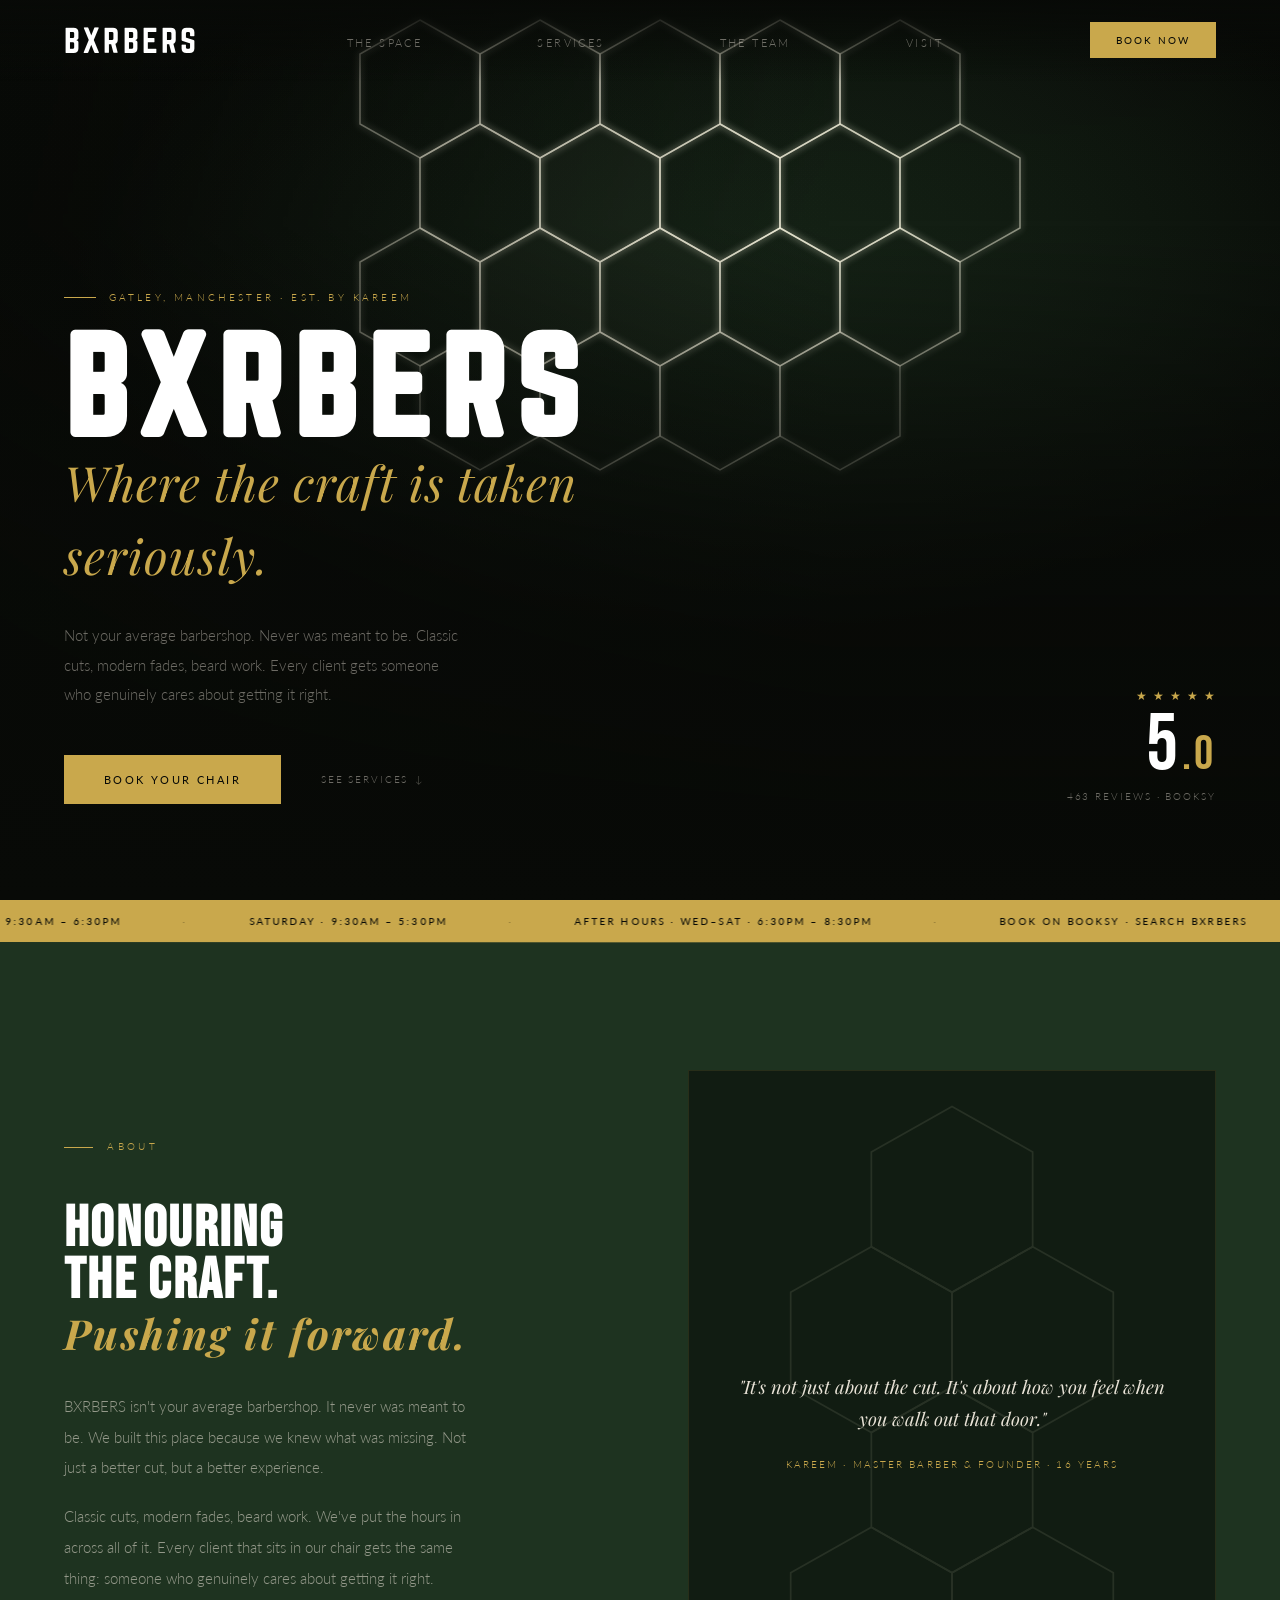
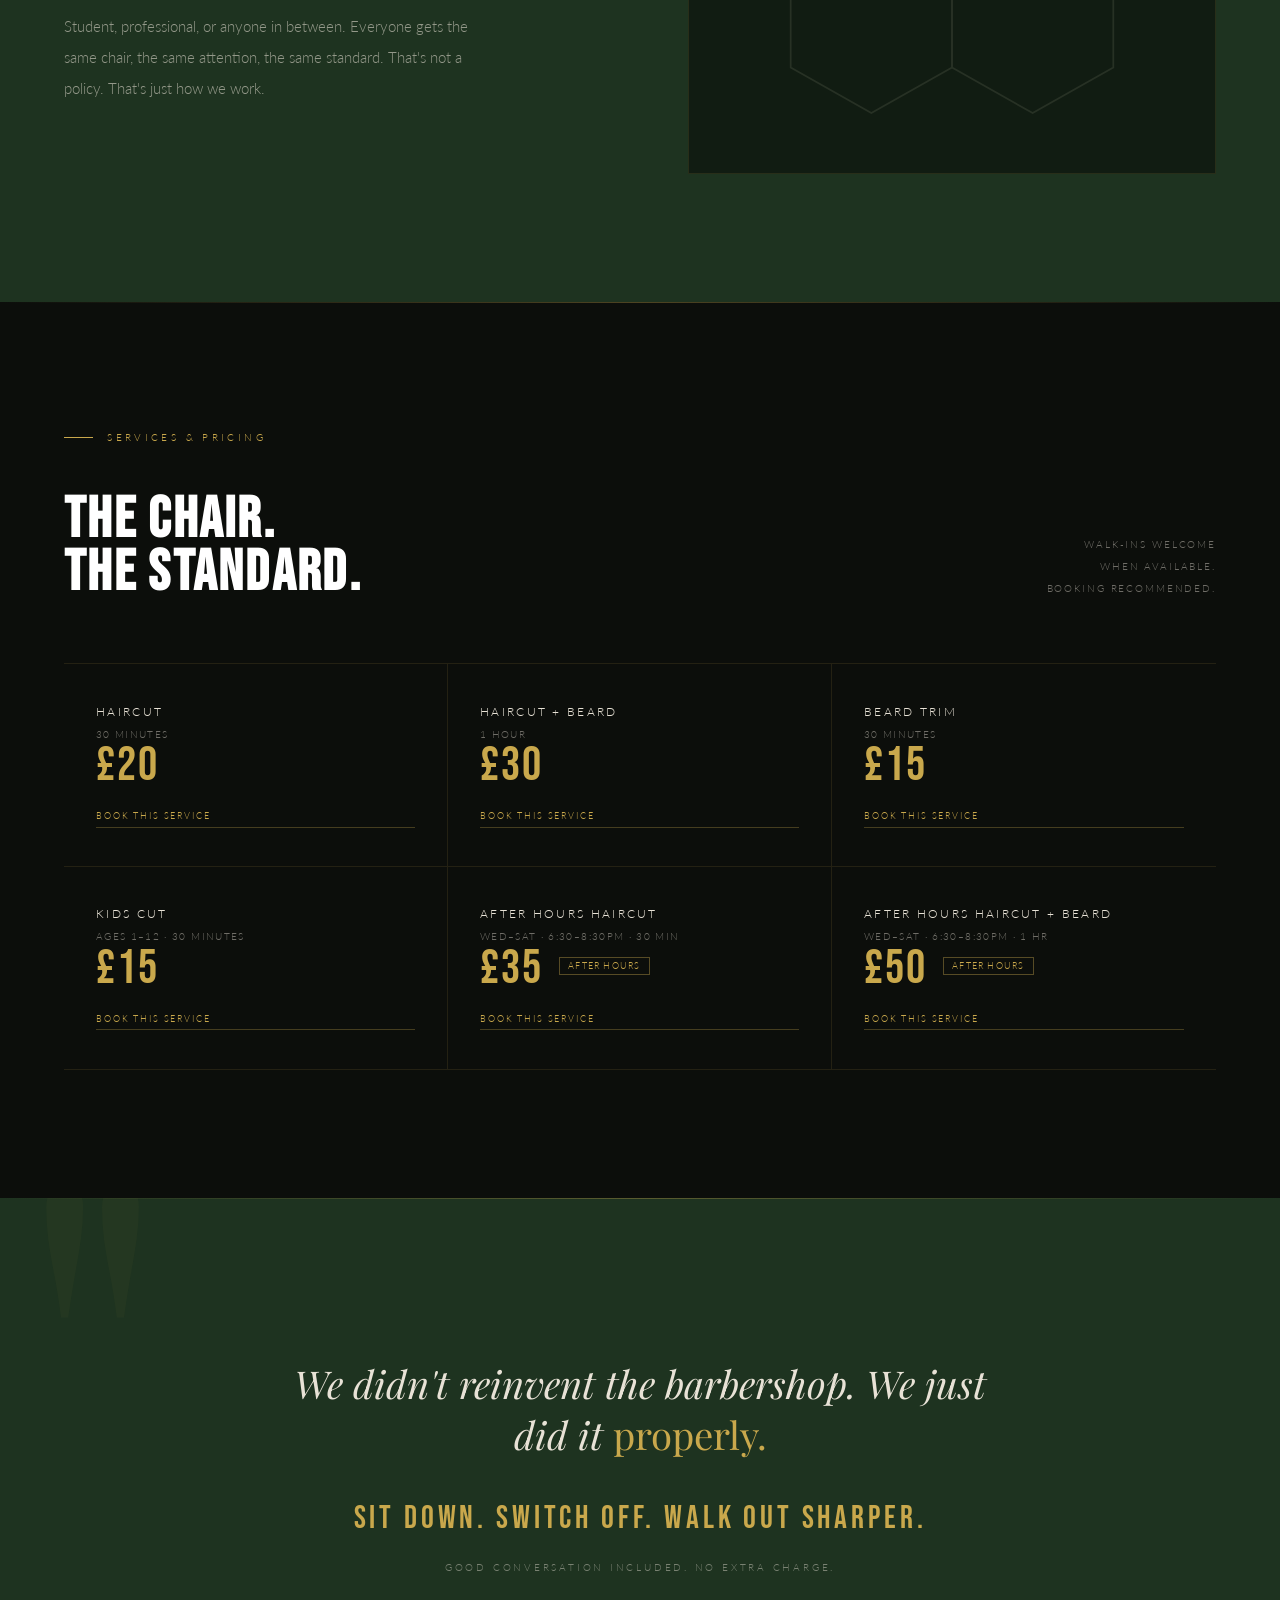
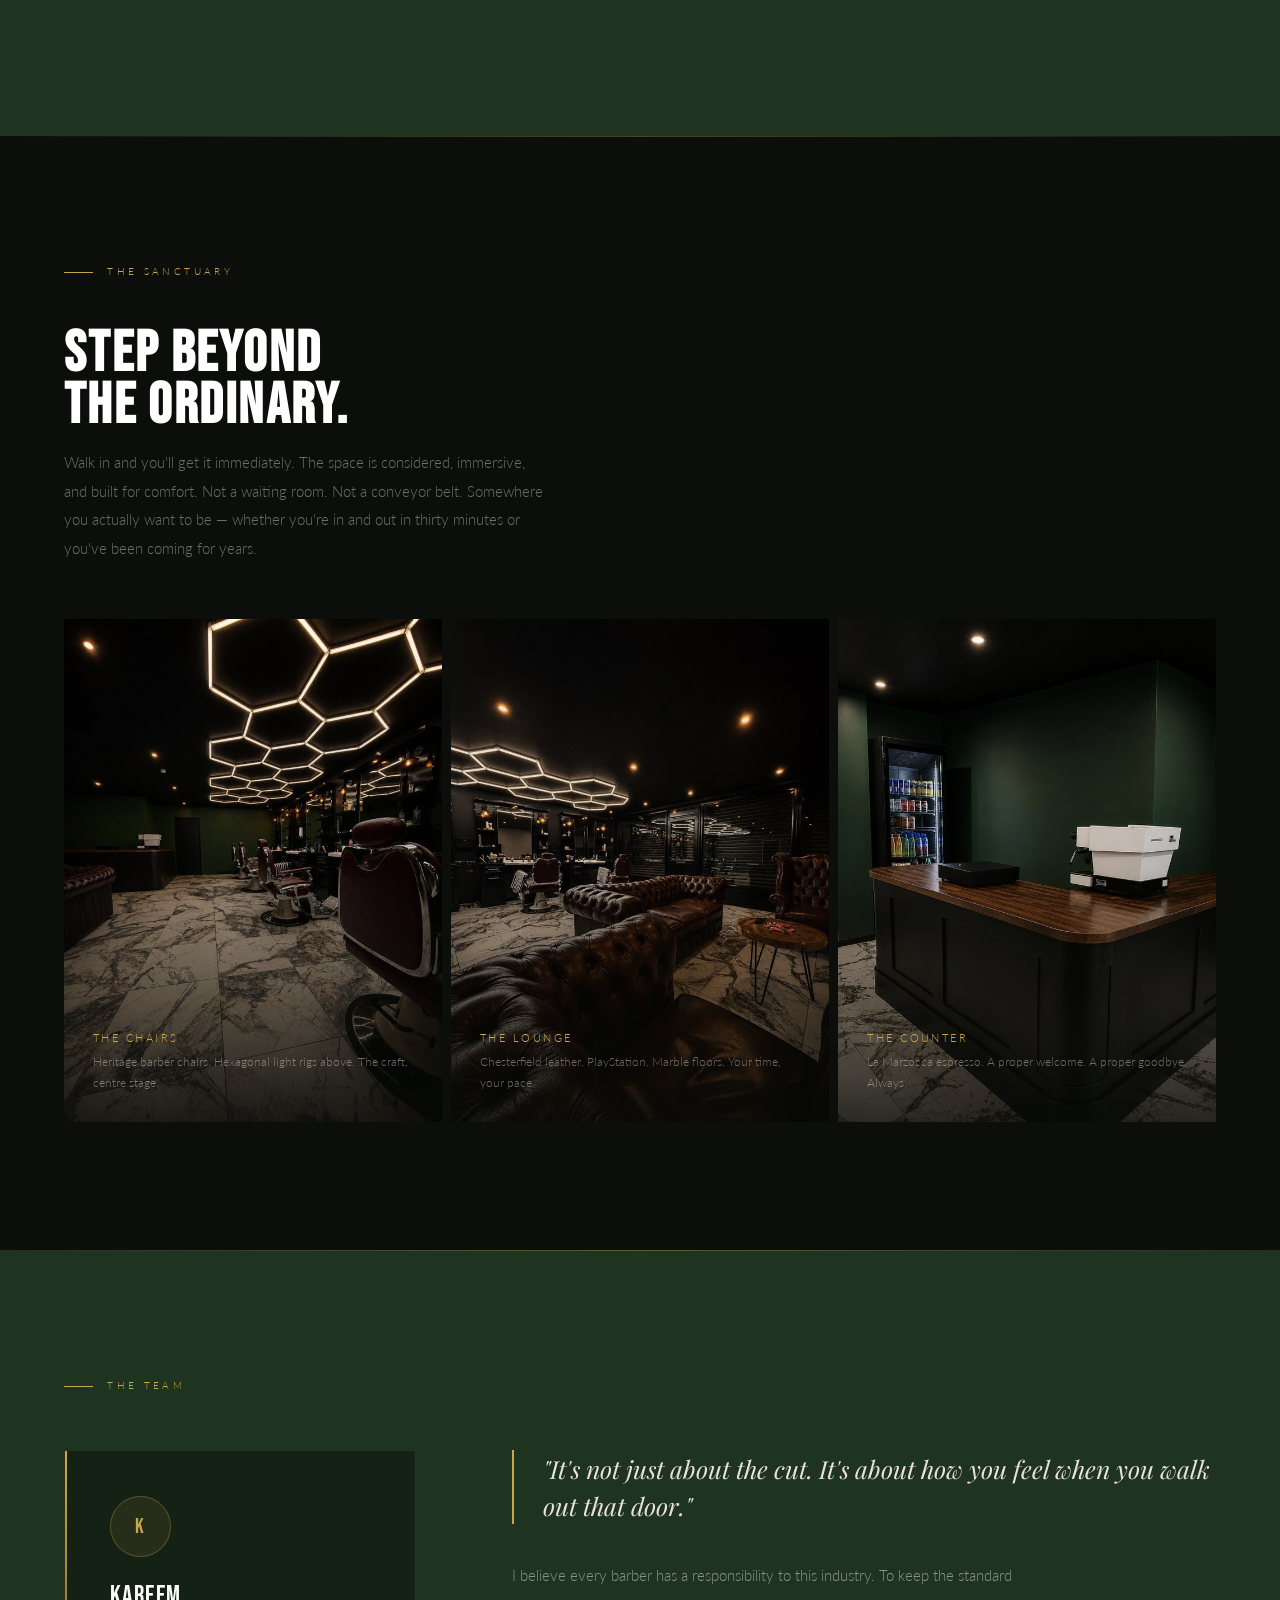
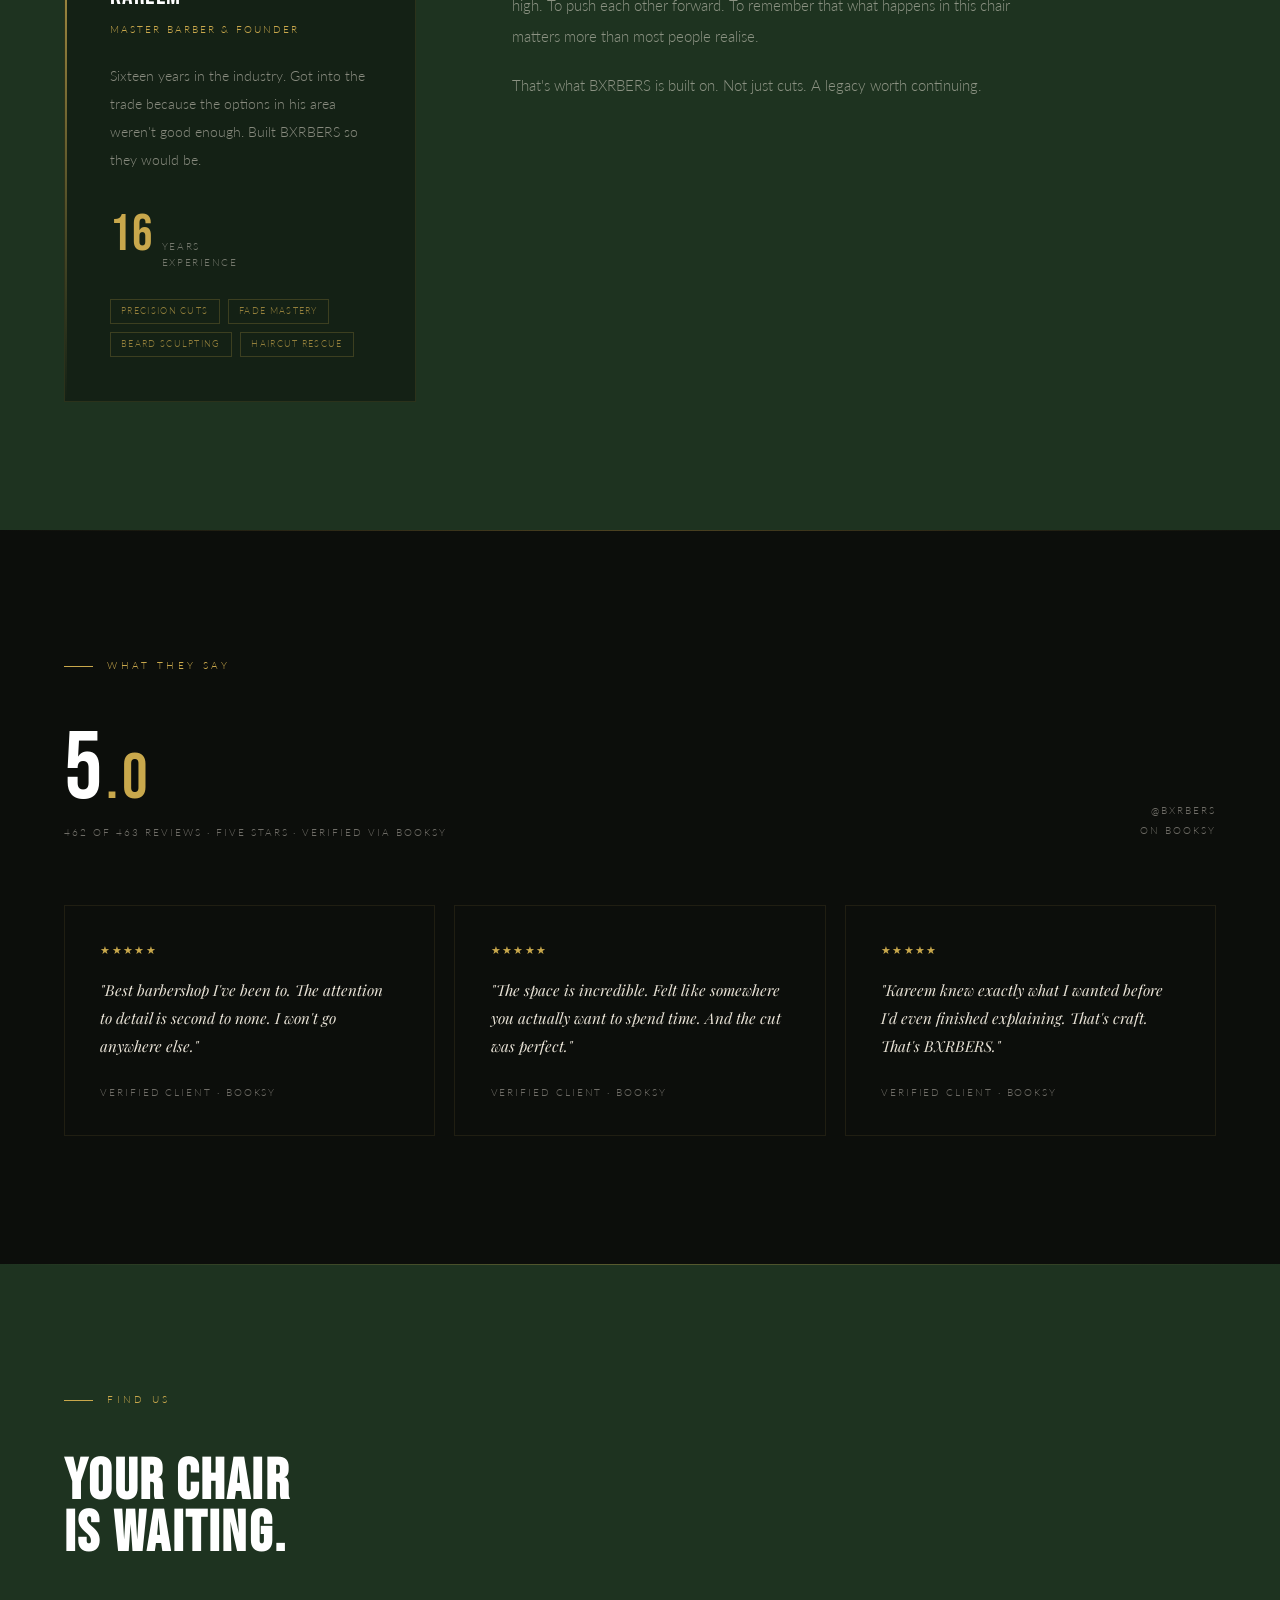
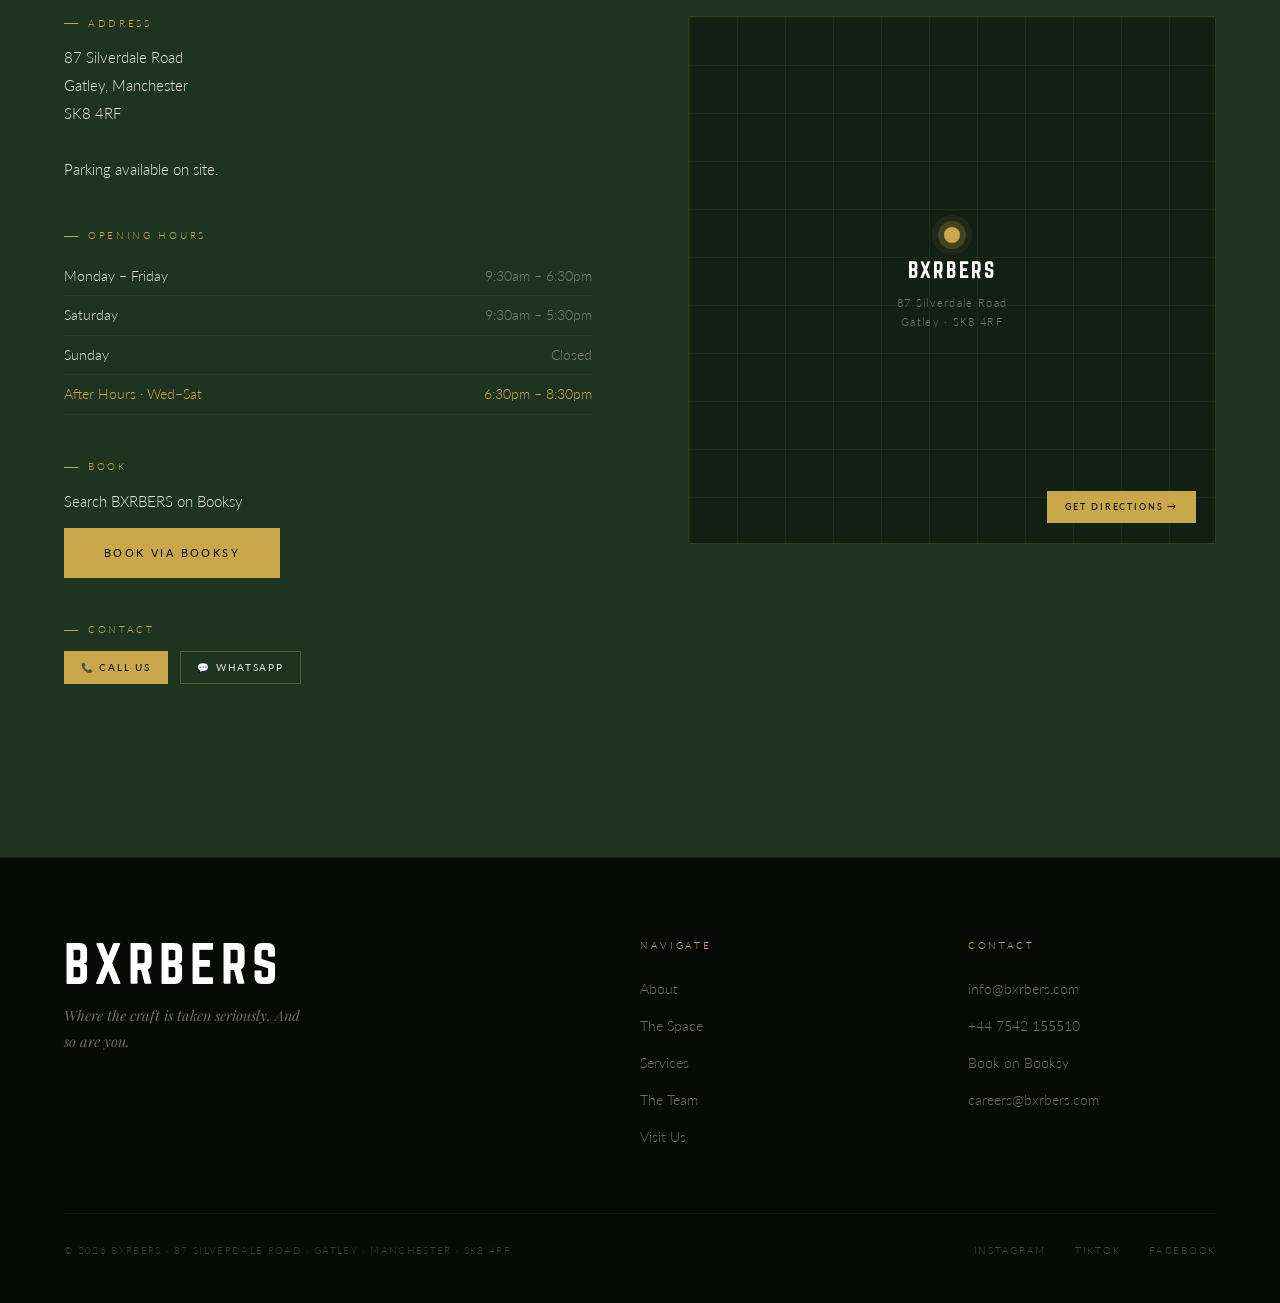
==== index.html @ 39c71e9b "Rename bxrbers site.html to index.html" ====
<!DOCTYPE html>
<html lang="en">
<head>
<meta charset="UTF-8">
<meta name="viewport" content="width=device-width, initial-scale=1.0">
<title>BXRBERS · Premium Barbershop in Gatley, Manchester</title>
<meta name="description" content="BXRBERS — Gatley's highest-rated barbershop. Classic cuts, modern fades, beard work. 5.0 stars from 463 reviews on Booksy. Book online or walk in. 87 Silverdale Road, Gatley, SK8 4RF.">
<meta name="keywords" content="barber Gatley, barbershop Gatley, barber Cheadle, barber Stockport, fade haircut Gatley, beard trim Gatley, kids barber Gatley, best barber Manchester, 5 star barber Gatley">
<meta name="robots" content="index, follow">
<link rel="canonical" href="https://www.bxrbers.com">
<meta property="og:title" content="BXRBERS · Premium Barbershop in Gatley, Manchester">
<meta property="og:description" content="Where the craft is taken seriously. And so are you. 5.0 stars · 463 reviews · 87 Silverdale Road, Gatley.">
<meta property="og:type" content="business.business">
<meta property="og:url" content="https://www.bxrbers.com">
<meta property="og:locale" content="en_GB">
<meta name="twitter:card" content="summary_large_image">
<meta name="twitter:title" content="BXRBERS · Gatley, Manchester">
<meta name="twitter:description" content="Where the craft is taken seriously. And so are you.">
<link rel="icon" type="image/svg+xml" href="[data-uri]">
<link rel="preconnect" href="https://fonts.googleapis.com">
<link rel="preconnect" href="https://fonts.gstatic.com" crossorigin>
<link href="https://fonts.googleapis.com/css2?family=Bebas+Neue&family=Lato:wght@300;400&family=Playfair+Display:ital,wght@0,400;1,400&display=swap" rel="stylesheet">
<style>
@font-face {
  font-family: 'Norwester';
  src: url('[data-uri]') format('opentype');
  font-weight: normal;
  font-style: normal;
}
*, *::before, *::after { margin:0; padding:0; box-sizing:border-box; }

:root {
  --black: #080a07;
  --green: #1e3320;
  --green-mid: #2a4530;
  --gold: #c9a84c;
  --gold-dim: rgba(201,168,76,0.25);
  --oxblood: #5c1a1a;
  --cream: #e8e2d6;
  --muted: rgba(232,226,214,0.45);
}

html { scroll-behavior: smooth; }

body {
  background: var(--black);
  color: var(--cream);
  font-family: 'Lato', sans-serif;
  font-weight: 300;
  line-height: 1.6;
  overflow-x: hidden;
}

/* ── NAV ── */
nav {
  position: fixed; top:0; left:0; right:0; z-index:200;
  display: flex; justify-content: space-between; align-items: center;
  padding: 1.4rem 4rem;
  background: linear-gradient(to bottom, rgba(8,10,7,0.97) 0%, transparent 100%);
  transition: background 0.4s;
}
.nav-wordmark {
  font-family: 'Norwester', 'Bebas Neue', sans-serif;
  font-weight: normal;
  font-size: 2rem;
  letter-spacing: 0.1em;
  color: #fff;
  text-decoration: none;
  line-height: 1;
}
.nav-links { display:flex; gap:0; list-style:none; flex:1; justify-content:space-evenly; padding:0 2rem; }
.nav-links a {
  font-size: 0.68rem;
  letter-spacing: 0.22em;
  text-transform: uppercase;
  color: var(--muted);
  text-decoration: none;
  transition: color 0.2s;
}
.nav-links a:hover { color: var(--gold); }
.nav-cta {
  font-size: 0.65rem;
  letter-spacing: 0.2em;
  text-transform: uppercase;
  background: var(--gold);
  color: #080a07;
  padding: 0.6rem 1.6rem;
  text-decoration: none;
  font-weight: 400;
  transition: background 0.2s;
}
.nav-cta:hover { background: var(--cream); }

/* ── HERO ── */
.hero {
  min-height: 100vh;
  display: flex;
  flex-direction: column;
  justify-content: flex-end;
  position: relative;
  overflow: hidden;
  padding: 0 4rem 6rem;
}
.hex-canvas {
  position: absolute;
  top: 0; left: 0; right: 0;
  height: 78%;
  z-index: 0;
}
.hero-gradient {
  position: absolute; inset: 0;
  background:
    linear-gradient(to bottom, rgba(8,10,7,0.1) 0%, rgba(8,10,7,0.0) 25%, rgba(8,10,7,0.65) 60%, rgba(8,10,7,1) 100%),
    linear-gradient(to right, rgba(8,10,7,0.65) 0%, transparent 65%);
  z-index: 1;
}
.hero-content {
  position: relative; z-index: 2;
  max-width: 680px;
}
@keyframes riseIn {
  from { opacity:0; transform: translateY(28px); }
  to   { opacity:1; transform: translateY(0); }
}
@keyframes heroFloat {
  0%,100% { transform: translateY(0px); }
  50%      { transform: translateY(-8px); }
}
@keyframes heroStatFloat {
  0%,100% { transform: translateY(0px); }
  50%      { transform: translateY(-5px); }
}
.hero-content { animation: riseIn 1s ease 0.3s both, heroFloat 7s ease-in-out 1.3s infinite; }
.hero-stat    { animation: riseIn 1s ease 0.9s both, heroStatFloat 9s ease-in-out 1.9s infinite; }

/* Ambient hex shimmer */
@keyframes hexShimmer {
  0%,100% { opacity: 0.65; }
  50%      { opacity: 1; }
}
.hex-canvas polygon { animation: hexShimmer 4s ease-in-out infinite; }
.hex-canvas polygon:nth-child(2)  { animation-delay: 0.4s; }
.hex-canvas polygon:nth-child(3)  { animation-delay: 0.8s; }
.hex-canvas polygon:nth-child(4)  { animation-delay: 1.2s; }
.hex-canvas polygon:nth-child(5)  { animation-delay: 1.6s; }
.hex-canvas polygon:nth-child(6)  { animation-delay: 0.6s; }
.hex-canvas polygon:nth-child(7)  { animation-delay: 1.0s; }
.hex-canvas polygon:nth-child(8)  { animation-delay: 1.4s; }
.hex-canvas polygon:nth-child(9)  { animation-delay: 1.8s; }
.hex-canvas polygon:nth-child(10) { animation-delay: 0.2s; }
.hex-canvas polygon:nth-child(11) { animation-delay: 0.9s; }
.hex-canvas polygon:nth-child(12) { animation-delay: 1.3s; }
.hex-canvas polygon:nth-child(13) { animation-delay: 0.5s; }
.hex-canvas polygon:nth-child(14) { animation-delay: 1.7s; }
.hex-canvas polygon:nth-child(15) { animation-delay: 0.3s; }
.hex-canvas polygon:nth-child(16) { animation-delay: 1.1s; }
.hex-canvas polygon:nth-child(17) { animation-delay: 0.7s; }
.hex-canvas polygon:nth-child(18) { animation-delay: 1.5s; }
.hex-canvas polygon:nth-child(19) { animation-delay: 0.1s; }
.hero-eyebrow {
  display: flex; align-items: center; gap: 0.8rem;
  font-size: 0.62rem;
  letter-spacing: 0.32em;
  text-transform: uppercase;
  color: var(--gold);
  margin-bottom: 1.6rem;
}
.hero-eyebrow::before {
  content:''; display:block;
  width:2rem; height:1px;
  background: var(--gold);
}
.hero-headline {
  font-family: 'Norwester', 'Bebas Neue', sans-serif;
  font-size: clamp(5rem, 10vw, 10rem);
  line-height: 0.86;
  letter-spacing: 0.08em;
  color: #fff;
  margin-bottom: 1.8rem;
}
.hero-headline .italic-line {
  font-family: 'Playfair Display', serif;
  font-style: italic;
  font-weight: 400;
  color: var(--gold);
  font-size: 0.38em;
  display: block;
  letter-spacing: 0.02em;
  line-height: 1.5;
  margin-top: 0.3rem;
}
.hero-sub {
  font-size: 0.95rem;
  color: var(--muted);
  line-height: 1.95;
  max-width: 44ch;
  margin-bottom: 2.8rem;
}
.hero-actions {
  display: flex; align-items: center; gap: 2.5rem;
}
.btn-book {
  font-size: 0.68rem;
  letter-spacing: 0.22em;
  text-transform: uppercase;
  background: var(--gold);
  color: #080a07;
  padding: 1rem 2.5rem;
  text-decoration: none;
  font-weight: 400;
  display: inline-block;
  transition: all 0.2s;
}
.btn-book:hover { background: var(--cream); transform: translateY(-2px); }
.btn-ghost {
  font-size: 0.65rem;
  letter-spacing: 0.18em;
  text-transform: uppercase;
  color: var(--muted);
  text-decoration: none;
  transition: color 0.2s;
  display: flex; align-items: center; gap: 0.4rem;
}
.btn-ghost:hover { color: var(--cream); }
.btn-ghost::after { content: '↓'; }
.hero-stat {
  position: absolute;
  right: 4rem; bottom: 6rem; z-index: 2;
  text-align: right;
  pointer-events: none;
}
.hero-stat-stars { color: var(--gold); font-size: 0.75rem; letter-spacing: 0.12em; }
.hero-stat-num {
  font-family: 'Bebas Neue', sans-serif;
  font-size: 5rem;
  line-height: 1;
  color: #fff;
  letter-spacing: 0.04em;
}
.hero-stat-num span { color: var(--gold); font-size: 3rem; }
.hero-stat-label {
  font-size: 0.6rem;
  letter-spacing: 0.2em;
  text-transform: uppercase;
  color: var(--muted);
  margin-top: 0.2rem;
}

/* ── TICKER ── */
.strip {
  background: var(--gold);
  padding: 0;
  overflow: hidden;
  white-space: nowrap;
  height: 2.6rem;
  display: flex;
  align-items: center;
  cursor: grab;
  user-select: none;
}
.strip:active { cursor: grabbing; }
.strip-track {
  display: inline-flex;
  align-items: center;
  gap: 3.5rem;
  will-change: transform;
}
.strip span {
  font-size: 0.65rem;
  letter-spacing: 0.2em;
  text-transform: uppercase;
  color: #080a07;
  font-weight: 400;
  line-height: 1;
  white-space: nowrap;
}
.strip-sep { color: rgba(8,10,7,0.35) !important; }

/* ── SECTIONS ── */
section { padding: 8rem 4rem; }

/* ── SCROLL REVEAL ── */
.reveal { opacity: 0; transform: translateY(32px); transition: opacity 0.75s ease, transform 0.75s ease; }
.reveal.visible { opacity: 1; transform: translateY(0); }
.reveal-delay-1 { transition-delay: 0.1s; }
.reveal-delay-2 { transition-delay: 0.22s; }
.reveal-delay-3 { transition-delay: 0.36s; }

/* ── WORD REVEAL ── */
.word-reveal .word { opacity: 0; transform: translateY(14px); display: inline-block; transition: opacity 0.35s ease, transform 0.35s ease; }
.word-reveal.visible .word { opacity: 1; transform: translateY(0); }

.section-label {
  font-size: 0.62rem;
  letter-spacing: 0.34em;
  text-transform: uppercase;
  color: var(--gold);
  margin-bottom: 3rem;
  display: flex; align-items: center; gap: 0.9rem;
}
.section-label::before {
  content:''; display:block;
  width:1.8rem; height:1px;
  background: var(--gold);
}

.section-divider {
  position: absolute; top:0; left:0; right:0; height:1px;
  background: linear-gradient(to right, transparent, rgba(201,168,76,0.35), transparent);
}

/* ── ABOUT ── */
.about {
  background: var(--green);
  position: relative;
}
.about-inner {
  display: grid;
  grid-template-columns: 1fr 1fr;
  gap: 6rem;
  align-items: center;
}
.about-headline {
  font-family: 'Bebas Neue', sans-serif;
  font-size: clamp(2.8rem, 4.5vw, 5rem);
  line-height: 0.9;
  letter-spacing: 0.04em;
  color: #fff;
  margin-bottom: 2rem;
}
.about-headline em {
  font-family: 'Playfair Display', serif;
  font-style: italic;
  color: var(--gold);
  font-size: 0.72em;
}
.about-body {
  font-size: 0.92rem;
  line-height: 2.1;
  color: rgba(232,226,214,0.58);
  max-width: 46ch;
}
.about-body p+p { margin-top: 1.1rem; }
.about-visual {
  aspect-ratio: 3/4;
  background: rgba(0,0,0,0.45);
  border: 1px solid rgba(201,168,76,0.12);
  position: relative;
  overflow: hidden;
  display: flex; align-items: center; justify-content: center;
}
.about-visual svg {
  position: absolute; inset:0;
  width:100%; height:100%;
  opacity: 0.09;
}
.about-visual-copy {
  position: relative; z-index:1;
  text-align: center; padding: 2.5rem;
}
.about-visual-copy blockquote {
  font-family: 'Playfair Display', serif;
  font-style: italic;
  font-size: 1.15rem;
  line-height: 1.75;
  color: var(--cream);
}
.about-visual-copy cite {
  display: block;
  margin-top: 1.4rem;
  font-size: 0.6rem;
  letter-spacing: 0.22em;
  text-transform: uppercase;
  color: var(--gold);
  font-style: normal;
}

/* ── SERVICES ── */
.services { background: #0c0e0b; position: relative; }
.services-head {
  display: flex;
  justify-content: space-between;
  align-items: flex-end;
  margin-bottom: 4rem;
}
.services-title {
  font-family: 'Bebas Neue', sans-serif;
  font-size: clamp(2.8rem, 4.5vw, 5rem);
  letter-spacing: 0.04em;
  color: #fff;
  line-height: 0.92;
}
.services-note {
  font-size: 0.65rem;
  letter-spacing: 0.18em;
  text-transform: uppercase;
  color: var(--muted);
  text-align: right;
  line-height: 2.1;
}
.services-grid {
  display: grid;
  grid-template-columns: repeat(3, 1fr);
  border-top: 1px solid rgba(201,168,76,0.12);
}
.svc {
  padding: 2.4rem 2rem;
  border-right: 1px solid rgba(201,168,76,0.12);
  border-bottom: 1px solid rgba(201,168,76,0.12);
  position: relative;
  transition: background 0.3s;
  cursor: default;
  display: flex;
  flex-direction: column;
}
.svc-price {
  font-family: 'Bebas Neue', sans-serif;
  font-size: 3rem;
  color: var(--gold);
  line-height: 1;
  letter-spacing: 0.04em;
  margin-top: auto;
}
.svc:nth-child(3n) { border-right: none; }
.svc:hover { background: rgba(201,168,76,0.04); }
.svc::after {
  content:'';
  position: absolute; bottom:0; left:0; right:0;
  height: 2px;
  background: var(--gold);
  transform: scaleX(0);
  transform-origin: left;
  transition: transform 0.35s ease;
}
.svc:hover::after { transform: scaleX(1); }
.svc-name {
  font-size: 0.72rem;
  letter-spacing: 0.2em;
  text-transform: uppercase;
  color: var(--cream);
  margin-bottom: 0.35rem;
}
.svc-dur {
  font-size: 0.6rem;
  letter-spacing: 0.14em;
  text-transform: uppercase;
  color: var(--muted);
  margin-bottom: 0;
}
.svc-book {
  display: inline-block;
  margin-top: 1.2rem;
  font-size: 0.58rem;
  letter-spacing: 0.2em;
  text-transform: uppercase;
  color: var(--gold);
  text-decoration: none;
  border-bottom: 1px solid rgba(201,168,76,0.3);
  padding-bottom: 0.15rem;
  transition: border-color 0.2s, color 0.2s;
}
.svc-book:hover { color: var(--cream); border-color: var(--cream); }
.after-badge {
  display: inline-block;
  font-size: 0.55rem;
  letter-spacing: 0.14em;
  text-transform: uppercase;
  border: 1px solid rgba(201,168,76,0.4);
  color: var(--gold);
  padding: 0.2rem 0.5rem;
  margin-left: 0.4rem;
  vertical-align: middle;
  font-family: 'Lato', sans-serif;
}

/* ── PULL QUOTE ── */
.pullquote {
  background: var(--green);
  position: relative;
  padding: 10rem 4rem;
  text-align: center;
  overflow: hidden;
}
.pullquote-mark {
  font-family: 'Playfair Display', serif;
  font-size: 32rem;
  line-height: 0.7;
  color: rgba(201,168,76,0.035);
  position: absolute;
  top: -2rem; left: 1rem;
  pointer-events: none;
  user-select: none;
}
.pq-text {
  font-family: 'Playfair Display', serif;
  font-style: italic;
  font-size: clamp(1.7rem, 3vw, 2.8rem);
  line-height: 1.35;
  color: var(--cream);
  max-width: 720px;
  margin: 0 auto 2rem;
  position: relative; z-index:1;
}
.pq-text strong { color: var(--gold); font-style: normal; font-weight: 400; }
.pq-subline {
  font-family: 'Bebas Neue', sans-serif;
  font-size: clamp(1.4rem, 2.5vw, 2rem);
  letter-spacing: 0.12em;
  color: var(--gold);
  margin-bottom: 1rem;
  position: relative; z-index:1;
}
.pq-attr {
  font-size: 0.62rem;
  letter-spacing: 0.28em;
  text-transform: uppercase;
  color: var(--muted);
  position: relative; z-index:1;
}

/* ── SPACE ── */
.space { background: #0c0e0b; position: relative; }
.space-intro {
  max-width: 54ch;
  font-size: 0.92rem;
  color: var(--muted);
  line-height: 1.95;
  margin-top: 1rem;
  margin-bottom: 3.5rem;
}
.space-grid {
  display: grid;
  grid-template-columns: repeat(3, 1fr);
  gap: 0.6rem;
}
.space-card {
  aspect-ratio: 3/4;
  position: relative;
  overflow: hidden;
  display: flex; align-items: flex-end;
  padding: 1.8rem;
  border: none;
  transition: transform 0.4s;
  cursor: pointer;
  background-color: #080a07;
}
.space-card:hover { transform: translateY(-4px); }
.space-card.chairs { background-image: url("[data-uri]"); background-size: cover; background-position: center top; center top; }
.space-card.lounge { background-image: url("[data-uri]"); background-size: cover; background-position: center top; center top; }
.space-card.counter { background-image: url("[data-uri]"); background-size: cover; background-position: center top; center top; }

.space-card-overlay {
  position: absolute; inset:0;
  z-index: 1;
  background: linear-gradient(to top, rgba(8,10,7,0.82) 0%, rgba(8,10,7,0.15) 50%, transparent 100%);
  pointer-events: none;
}
.sc-label { position: relative; z-index:3; }
.sc-label-title {
  font-size: 0.7rem;
  letter-spacing: 0.22em;
  text-transform: uppercase;
  color: var(--gold);
  margin-bottom: 0.3rem;
}
.sc-label-desc {
  font-size: 0.78rem;
  color: var(--muted);
  line-height: 1.65;
}

/* ── TEAM ── */
.team { background: var(--green); position: relative; }
.team-grid {
  display: grid;
  grid-template-columns: 1fr 2fr;
  gap: 6rem;
  align-items: start;
  margin-top: 3.5rem;
}
.team-card {
  background: rgba(0,0,0,0.35);
  border: 1px solid rgba(201,168,76,0.12);
  padding: 2.8rem;
  position: relative;
}
.team-card::before {
  content:'';
  position: absolute; top:0; left:0;
  width:2px; height:100%;
  background: linear-gradient(to bottom, var(--gold), transparent);
}
.tc-initial {
  width: 3.8rem; height: 3.8rem;
  border-radius: 50%;
  background: rgba(201,168,76,0.1);
  border: 1px solid rgba(201,168,76,0.3);
  display: flex; align-items: center; justify-content: center;
  font-family: 'Bebas Neue', sans-serif;
  font-size: 1.3rem;
  letter-spacing: 0.06em;
  color: var(--gold);
  margin-bottom: 1.3rem;
}
.tc-name {
  font-family: 'Bebas Neue', sans-serif;
  font-size: 1.6rem;
  letter-spacing: 0.06em;
  color: #fff;
  margin-bottom: 0.25rem;
}
.tc-title {
  font-size: 0.6rem;
  letter-spacing: 0.22em;
  text-transform: uppercase;
  color: var(--gold);
  margin-bottom: 1.5rem;
}
.tc-bio {
  font-size: 0.88rem;
  line-height: 2;
  color: rgba(232,226,214,0.55);
}
.tc-years {
  display: flex; align-items: baseline; gap: 0.5rem;
  margin-top: 2.2rem;
}
.tc-years-num {
  font-family: 'Bebas Neue', sans-serif;
  font-size: 3.2rem;
  line-height: 1;
  color: var(--gold);
  letter-spacing: 0.04em;
}
.tc-years-label {
  font-size: 0.6rem;
  letter-spacing: 0.16em;
  text-transform: uppercase;
  color: var(--muted);
  line-height: 1.6;
}
.tc-tags {
  display: flex; flex-wrap: wrap; gap: 0.5rem;
  margin-top: 1.8rem;
}
.tc-tag {
  font-size: 0.58rem;
  letter-spacing: 0.14em;
  text-transform: uppercase;
  border: 1px solid rgba(201,168,76,0.22);
  color: rgba(201,168,76,0.7);
  padding: 0.25rem 0.65rem;
}
.team-right blockquote {
  font-family: 'Playfair Display', serif;
  font-style: italic;
  font-size: 1.55rem;
  line-height: 1.5;
  color: var(--cream);
  border-left: 2px solid var(--gold);
  padding-left: 1.8rem;
  margin-bottom: 2.2rem;
}
.team-right p {
  font-size: 0.92rem;
  line-height: 2.1;
  color: rgba(232,226,214,0.55);
  max-width: 58ch;
}
.team-right p+p { margin-top: 1.1rem; }

/* ── REVIEWS ── */
.reviews { background: #0c0e0b; position: relative; }
.reviews-meta {
  display: flex; justify-content: space-between; align-items: flex-end;
  margin-bottom: 4rem;
}
.reviews-score {
  font-family: 'Bebas Neue', sans-serif;
  font-size: 6rem;
  letter-spacing: 0.04em;
  color: #fff;
  line-height: 1;
}
.reviews-score span { color: var(--gold); font-size: 4rem; }
.reviews-sub {
  font-size: 0.62rem;
  letter-spacing: 0.2em;
  text-transform: uppercase;
  color: var(--muted);
  margin-top: 0.4rem;
}
.reviews-source {
  font-size: 0.62rem;
  letter-spacing: 0.2em;
  text-transform: uppercase;
  color: var(--muted);
  text-align: right;
  line-height: 2;
}
.reviews-grid {
  display: grid;
  grid-template-columns: repeat(3, 1fr);
  gap: 1.2rem;
}
.review-card {
  border: 1px solid rgba(201,168,76,0.1);
  padding: 2.2rem;
  transition: border-color 0.25s;
}
.review-card:hover { border-color: rgba(201,168,76,0.3); }
.rev-stars { color: var(--gold); font-size: 0.7rem; letter-spacing: 0.12em; margin-bottom: 1.1rem; }
.rev-text {
  font-family: 'Playfair Display', serif;
  font-style: italic;
  font-size: 0.95rem;
  line-height: 1.85;
  color: var(--cream);
  margin-bottom: 1.5rem;
}
.rev-author {
  font-size: 0.6rem;
  letter-spacing: 0.2em;
  text-transform: uppercase;
  color: var(--muted);
}

/* ── VISIT ── */
.visit { background: var(--green); position: relative; }
.visit-grid {
  display: grid;
  grid-template-columns: 1fr 1fr;
  gap: 6rem;
  margin-top: 3.5rem;
  align-items: start;
}
.visit-block { margin-bottom: 2.8rem; }
.visit-block-label {
  font-size: 0.6rem;
  letter-spacing: 0.28em;
  text-transform: uppercase;
  color: var(--gold);
  margin-bottom: 0.8rem;
  display: flex; align-items: center; gap: 0.6rem;
}
.visit-block-label::before {
  content:''; display:block;
  width:0.9rem; height:1px;
  background: var(--gold);
}
.visit-block-val {
  font-size: 0.92rem;
  line-height: 1.9;
  color: var(--cream);
}
.hours-row {
  display: flex; justify-content: space-between;
  font-size: 0.88rem;
  color: var(--muted);
  border-bottom: 1px solid rgba(201,168,76,0.08);
  padding: 0.5rem 0;
}
.hours-row .day { color: var(--cream); }
.hours-row.after { color: var(--gold); }
.hours-row.after .day { color: var(--gold); }
.visit-map {
  border: 1px solid rgba(201,168,76,0.2);
  aspect-ratio: 1;
  position: relative;
  overflow: hidden;
  display: flex;
  align-items: center;
  justify-content: center;
  background: rgba(0,0,0,0.4);
  cursor: pointer;
  text-decoration: none;
}
.visit-map:hover .map-overlay-btn { background: var(--cream); }
.map-grid {
  position: absolute; inset:0;
  background-image:
    linear-gradient(rgba(201,168,76,0.07) 1px, transparent 1px),
    linear-gradient(90deg, rgba(201,168,76,0.07) 1px, transparent 1px);
  background-size: 3rem 3rem;
}
.map-pin { position: relative; z-index:1; text-align: center; }
.map-dot {
  width: 1rem; height: 1rem;
  background: var(--gold);
  border-radius: 50%;
  margin: 0 auto 0.6rem;
  box-shadow: 0 0 0 6px rgba(201,168,76,0.2), 0 0 0 12px rgba(201,168,76,0.07);
  animation: mapPulse 2.4s ease infinite;
}
@keyframes mapPulse {
  0%,100% { box-shadow: 0 0 0 6px rgba(201,168,76,0.2), 0 0 0 12px rgba(201,168,76,0.07); }
  50%      { box-shadow: 0 0 0 10px rgba(201,168,76,0.14), 0 0 0 20px rgba(201,168,76,0.04); }
}
.map-label {
  font-family: 'Norwester', 'Bebas Neue', sans-serif;
  letter-spacing: 0.1em;
  font-size: 1.3rem;
  color: #fff;
}
.map-addr {
  font-size: 0.68rem;
  letter-spacing: 0.12em;
  color: var(--muted);
  margin-top: 0.4rem;
  line-height: 1.8;
}
.map-overlay-btn {
  position: absolute; bottom: 1.2rem; right: 1.2rem; z-index:2;
  font-size: 0.58rem;
  letter-spacing: 0.2em;
  text-transform: uppercase;
  background: var(--gold);
  color: #080a07;
  padding: 0.55rem 1.1rem;
  text-decoration: none;
  font-weight: 400;
  font-family: 'Lato', sans-serif;
  transition: background 0.2s;
}

/* Contact action button */
.contact-action {
  display: flex;
  gap: 0.8rem;
  margin-top: 0.6rem;
  flex-wrap: wrap;
}
.contact-btn {
  font-size: 0.6rem;
  letter-spacing: 0.18em;
  text-transform: uppercase;
  padding: 0.5rem 1rem;
  text-decoration: none;
  font-weight: 400;
  border: 1px solid rgba(201,168,76,0.35);
  color: var(--cream);
  transition: background 0.2s, border-color 0.2s;
  display: inline-flex;
  align-items: center;
  gap: 0.4rem;
}
.contact-btn:hover { background: rgba(201,168,76,0.08); border-color: var(--gold); }
.contact-btn.primary { background: var(--gold); color: #080a07; border-color: var(--gold); }
.contact-btn.primary:hover { background: var(--cream); border-color: var(--cream); }

/* ── FOOTER ── */
footer {
  background: #080a07;
  padding: 5rem 4rem 2.8rem;
  border-top: 1px solid rgba(201,168,76,0.12);
}
.footer-grid {
  display: grid;
  grid-template-columns: 2fr 1fr 1fr;
  gap: 5rem;
  margin-bottom: 4rem;
}
.footer-logo {
  font-family: 'Norwester', 'Bebas Neue', sans-serif;
  font-weight: normal;
  font-size: 3.2rem;
  letter-spacing: 0.1em;
  color: #fff;
  margin-bottom: 0.8rem;
  display: block;
  line-height: 1;
}
.footer-tagline {
  font-family: 'Playfair Display', serif;
  font-style: italic;
  font-size: 0.9rem;
  color: var(--muted);
  line-height: 1.85;
  max-width: 30ch;
}
.footer-col-title {
  font-size: 0.6rem;
  letter-spacing: 0.28em;
  text-transform: uppercase;
  color: var(--gold);
  margin-bottom: 1.4rem;
}
.footer-links { list-style: none; display: flex; flex-direction: column; gap: 0.7rem; }
.footer-links a {
  font-size: 0.85rem;
  color: var(--muted);
  text-decoration: none;
  transition: color 0.2s;
}
.footer-links a:hover { color: var(--cream); }
.footer-bottom {
  display: flex; justify-content: space-between; align-items: center;
  border-top: 1px solid rgba(201,168,76,0.08);
  padding-top: 1.8rem;
  font-size: 0.6rem;
  letter-spacing: 0.14em;
  text-transform: uppercase;
  color: rgba(232,226,214,0.22);
}
.footer-social { display: flex; gap: 1.8rem; }
.footer-social a {
  font-size: 0.6rem;
  letter-spacing: 0.18em;
  text-transform: uppercase;
  color: rgba(232,226,214,0.28);
  text-decoration: none;
  transition: color 0.2s;
}
.footer-social a:hover { color: var(--gold); }




/* ── SCROLL TO TOP ── */
.scroll-top {
  position: fixed;
  bottom: 2rem; right: 2rem;
  width: 2.8rem; height: 2.8rem;
  background: var(--gold);
  color: #080a07;
  border: none;
  cursor: pointer;
  display: flex; align-items: center; justify-content: center;
  font-size: 1rem;
  z-index: 190;
  opacity: 0;
  transform: translateY(10px);
  transition: opacity 0.3s, transform 0.3s, background 0.2s;
  pointer-events: none;
}
.scroll-top.visible {
  opacity: 1;
  transform: translateY(0);
  pointer-events: all;
}
.scroll-top:hover { background: var(--cream); }

/* ── HAMBURGER ── */
.nav-burger {
  display: none;
  flex-direction: column;
  gap: 5px;
  background: none;
  border: none;
  cursor: pointer;
  padding: 4px;
  z-index: 300;
}
.nav-burger span {
  display: block;
  width: 22px;
  height: 1.5px;
  background: var(--cream);
  transition: transform 0.3s, opacity 0.3s;
}
.nav-burger.open span:nth-child(1) { transform: translateY(6.5px) rotate(45deg); }
.nav-burger.open span:nth-child(2) { opacity: 0; }
.nav-burger.open span:nth-child(3) { transform: translateY(-6.5px) rotate(-45deg); }

.mobile-menu {
  display: none;
  position: fixed;
  inset: 0;
  background: rgba(8,10,7,0.98);
  z-index: 250;
  flex-direction: column;
  justify-content: center;
  align-items: center;
  opacity: 0;
  transition: opacity 0.3s;
}
.mobile-menu.open { opacity: 1; }
.mobile-menu ul { list-style: none; text-align: center; }
.mobile-menu ul li { margin-bottom: 2rem; }
.mob-link {
  font-family: 'Norwester', 'Bebas Neue', sans-serif;
  font-size: 2.8rem;
  letter-spacing: 0.08em;
  color: var(--cream);
  text-decoration: none;
  transition: color 0.2s;
}
.mob-link:hover { color: var(--gold); }
.mob-book {
  display: inline-block;
  margin-top: 1rem;
  font-size: 0.68rem;
  letter-spacing: 0.22em;
  text-transform: uppercase;
  background: var(--gold);
  color: #080a07;
  padding: 1rem 2.5rem;
  text-decoration: none;
  font-weight: 400;
}

@media (max-width: 768px) {
  .nav-burger { display: flex; }
  .nav-cta { display: none; }
}

/* ═══════════════════════════════════════════
   MOBILE — max-width 768px
   ═══════════════════════════════════════════ */
@media (max-width: 768px) {

  /* ── NAV ── */
  nav {
    padding: 1.1rem 1.4rem;
  }
  .nav-links { display: none; }
  .nav-cta {
    font-size: 0.6rem;
    padding: 0.55rem 1.1rem;
    letter-spacing: 0.15em;
  }

  /* ── HERO ── */
  .hero {
    padding: 0 1.4rem 4.5rem;
    min-height: 100svh;
  }
  .hero-headline {
    font-size: clamp(3.8rem, 18vw, 6rem);
    line-height: 0.88;
  }
  .hero-headline .italic-line {
    font-size: 0.45em;
  }
  .hero-sub {
    font-size: 0.88rem;
    max-width: 100%;
    margin-bottom: 2rem;
  }
  .hero-actions {
    flex-direction: column;
    align-items: flex-start;
    gap: 1.2rem;
  }
  .btn-book {
    font-size: 0.65rem;
    padding: 0.9rem 2rem;
    width: 100%;
    text-align: center;
  }
  .hero-stat {
    right: 1.4rem;
    bottom: 4.5rem;
  }
  .hero-stat-num { font-size: 3.2rem; }
  .hero-stat-num span { font-size: 2rem; }
  .hero-stat-label { font-size: 0.52rem; }


  .hero-stat {
    position: relative;
    right: auto; bottom: auto;
    text-align: left;
    margin-top: 2.5rem;
    animation: none;
  }
  .hero-stat-num { font-size: 2.8rem; }
  .hero-stat-num span { font-size: 1.8rem; }
  .hero-stat-stars { font-size: 0.65rem; }

  /* ── TICKER ── */
  .strip { height: 2.2rem; }
  .strip span { font-size: 0.6rem; letter-spacing: 0.15em; }

  /* ── SECTIONS ── */
  section { padding: 5rem 1.4rem; }

  /* ── ABOUT ── */
  .about-inner {
    grid-template-columns: 1fr;
    gap: 3rem;
  }
  .about-headline {
    font-size: clamp(2.4rem, 10vw, 3.5rem);
  }
  .about-body { max-width: 100%; }
  .about-visual {
    aspect-ratio: 4/3;
  }

  /* ── SERVICES ── */
  .services-head {
    flex-direction: column;
    align-items: flex-start;
    gap: 1rem;
    margin-bottom: 2.5rem;
  }
  .services-note { text-align: left; }
  .services-grid {
    grid-template-columns: 1fr 1fr;
  }
  .svc:nth-child(3n) { border-right: 1px solid rgba(201,168,76,0.12); }
  .svc:nth-child(2n) { border-right: none; }
  .svc { padding: 1.8rem 1.2rem; }
  .svc-price { font-size: 2.2rem; }

  /* ── PULL QUOTE ── */
  .pullquote { padding: 6rem 1.4rem; }
  .pullquote-mark {
    font-size: 18rem;
    top: -1rem;
    left: -0.5rem;
  }
  .pq-text {
    font-size: clamp(1.3rem, 5.5vw, 1.9rem);
  }
  .pq-subline {
    font-size: clamp(1.1rem, 4.5vw, 1.6rem);
  }

  /* ── SPACE ── */
  .space-grid {
    grid-template-columns: 1fr;
    gap: 0.6rem;
  }
  .space-card {
    aspect-ratio: 16/9;
  }
  .space-card.chairs,
  .space-card.lounge,
  .space-card.counter {
    background-position: center center;
  }

  /* ── TEAM ── */
  .team-grid {
    grid-template-columns: 1fr;
    gap: 2.5rem;
    margin-top: 2rem;
  }
  .team-right blockquote {
    font-size: 1.15rem;
  }
  .team-right p { max-width: 100%; }

  /* ── REVIEWS ── */
  .reviews-meta {
    flex-direction: column;
    align-items: flex-start;
    gap: 0.5rem;
    margin-bottom: 2.5rem;
  }
  .reviews-score { font-size: 4rem; }
  .reviews-score span { font-size: 2.8rem; }
  .reviews-source { text-align: left; }
  .reviews-grid {
    grid-template-columns: 1fr;
    gap: 1rem;
  }

  /* ── VISIT ── */
  .visit-grid {
    grid-template-columns: 1fr;
    gap: 3rem;
  }
  .visit-map {
    aspect-ratio: 4/3;
  }
  .contact-action { flex-direction: row; }
  .contact-btn { flex: 1; text-align: center; justify-content: center; }

  /* ── FOOTER ── */
  footer { padding: 3.5rem 1.4rem 2rem; }
  .footer-grid {
    grid-template-columns: 1fr;
    gap: 2.5rem;
    margin-bottom: 2.5rem;
  }
  .footer-logo { font-size: 2.4rem; }
  .footer-bottom {
    flex-direction: column;
    gap: 1rem;
    text-align: center;
  }
  .footer-social { justify-content: center; }

}

/* ── SMALL PHONES (max 390px) ── */
@media (max-width: 390px) {
  .hero-headline { font-size: clamp(3.2rem, 16vw, 4.5rem); }
  .services-grid { grid-template-columns: 1fr; }
  .svc:nth-child(2n) { border-right: 1px solid rgba(201,168,76,0.12); }
  .svc:nth-child(1n) { border-right: none; }
}

</style>
  <script type="text/javascript" src="https://booksy.com/widget/code.js?id=38989&country=gb&lang=en"></script>
  <script>
  document.addEventListener("DOMContentLoaded", function() {

    // ── BOOKSY LINKS ──
    document.querySelectorAll(".btn-book,.nav-cta").forEach(function(el){
      el.addEventListener("click",function(e){
        e.preventDefault();
        window.open("https://booksy.com/en-gb/38989_bxrbers_barber-shop_41921_gatley","_blank");
      });
    });

    // ── TICKER: seamless JS-driven loop, pause on hover, drag to scrub ──
    (function() {
      const strip = document.querySelector('.strip');
      const track = document.querySelector('.strip-track');
      if (!strip || !track) return;

      // Clone children for seamless loop
      const originalItems = Array.from(track.children);
      originalItems.forEach(function(item) {
        track.appendChild(item.cloneNode(true));
      });

      let x = 0;
      let speed = 0.6; // px per frame
      let paused = false;
      let isDragging = false;
      let dragStartX = 0;
      let dragStartOffset = 0;
      let raf;

      function getHalfWidth() {
        return track.scrollWidth / 2;
      }

      function tick() {
        if (!paused && !isDragging) {
          x -= speed;
          const half = getHalfWidth();
          if (Math.abs(x) >= half) x = 0;
          track.style.transform = 'translateX(' + x + 'px)';
        }
        raf = requestAnimationFrame(tick);
      }
      raf = requestAnimationFrame(tick);

      // Pause on hover
      strip.addEventListener('mouseenter', function() { paused = true; });
      strip.addEventListener('mouseleave', function() { if (!isDragging) paused = false; });

      // Drag to scrub
      strip.addEventListener('mousedown', function(e) {
        isDragging = true;
        dragStartX = e.clientX;
        dragStartOffset = x;
        strip.style.cursor = 'grabbing';
      });
      window.addEventListener('mousemove', function(e) {
        if (!isDragging) return;
        const delta = e.clientX - dragStartX;
        x = dragStartOffset + delta;
        const half = getHalfWidth();
        if (x > 0) x = -half + x;
        if (Math.abs(x) >= half) x = x % -half;
        track.style.transform = 'translateX(' + x + 'px)';
      });
      window.addEventListener('mouseup', function() {
        if (isDragging) {
          isDragging = false;
          strip.style.cursor = 'grab';
          paused = false;
        }
      });

      // Click sound (subtle tick using AudioContext)
      let audioCtx;
      function playTick() {
        try {
          if (!audioCtx) audioCtx = new (window.AudioContext || window.webkitAudioContext)();
          const osc = audioCtx.createOscillator();
          const gain = audioCtx.createGain();
          osc.connect(gain); gain.connect(audioCtx.destination);
          osc.type = 'square';
          osc.frequency.setValueAtTime(1200, audioCtx.currentTime);
          gain.gain.setValueAtTime(0.018, audioCtx.currentTime);
          gain.gain.exponentialRampToValueAtTime(0.0001, audioCtx.currentTime + 0.04);
          osc.start(); osc.stop(audioCtx.currentTime + 0.04);
        } catch(e) {}
      }

      // Haptic vibration when dragging crosses a segment boundary
      let lastSegment = 0;
      window.addEventListener('mousemove', function(e) {
        if (!isDragging) return;
        const segW = 200;
        const seg = Math.floor(Math.abs(x) / segW);
        if (seg !== lastSegment) {
          lastSegment = seg;
          playTick();
          if (navigator.vibrate) navigator.vibrate(8);
        }
      });
    })();

    // ── SCROLL REVEAL ──
    const reveals = document.querySelectorAll('.reveal');
    const revealObs = new IntersectionObserver(function(entries) {
      entries.forEach(function(e) {
        if (e.isIntersecting) { e.target.classList.add('visible'); revealObs.unobserve(e.target); }
      });
    }, { threshold: 0.15 });
    reveals.forEach(function(el) { revealObs.observe(el); });

    // ── WORD REVEAL ──
    document.querySelectorAll('.word-reveal').forEach(function(el) {
      // Wrap each word (preserve <strong> tags)
      el.innerHTML = el.innerHTML.replace(/(<[^>]+>)|([^<\s][^<]*[^<\s]|[^<\s])/g, function(match, tag, text) {
        if (tag) return tag;
        return text.split(' ').map(function(w) {
          return '<span class="word">' + w + '</span>';
        }).join(' ');
      });
      const wordEls = el.querySelectorAll('.word');
      const obs = new IntersectionObserver(function(entries) {
        entries.forEach(function(entry) {
          if (entry.isIntersecting) {
            el.classList.add('visible');
            wordEls.forEach(function(w, i) {
              setTimeout(function() { w.style.opacity = '1'; w.style.transform = 'translateY(0)'; }, i * 55);
            });
            obs.unobserve(el);
          }
        });
      }, { threshold: 0.3 });
      obs.observe(el);
    });


    // ── SCROLL TO TOP ──
    const scrollBtn = document.getElementById('scrollTop');
    window.addEventListener('scroll', function() {
      if (window.scrollY > 600) {
        scrollBtn.classList.add('visible');
      } else {
        scrollBtn.classList.remove('visible');
      }
    });
    scrollBtn.addEventListener('click', function() {
      window.scrollTo({ top: 0, behavior: 'smooth' });
    });

    // ── HAMBURGER MENU ──
    const burger = document.getElementById('navBurger');
    const mobileMenu = document.getElementById('mobileMenu');
    if (burger && mobileMenu) {
      burger.addEventListener('click', function() {
        const isOpen = mobileMenu.style.display === 'flex';
        if (isOpen) {
          mobileMenu.classList.remove('open');
          burger.classList.remove('open');
          setTimeout(function() { mobileMenu.style.display = 'none'; }, 300);
        } else {
          mobileMenu.style.display = 'flex';
          requestAnimationFrame(function() { mobileMenu.classList.add('open'); burger.classList.add('open'); });
        }
      });
      document.querySelectorAll('.mob-link').forEach(function(link) {
        link.addEventListener('click', function() {
          mobileMenu.classList.remove('open');
          burger.classList.remove('open');
          setTimeout(function() { mobileMenu.style.display = 'none'; }, 300);
        });
      });
    }


    document.querySelectorAll('.space-card').forEach(function(card) {
      card.addEventListener('mouseenter', function() {
        if (navigator.vibrate) navigator.vibrate(12);
      });
    });

    // ── SERVICES: haptic on card switch ──
    document.querySelectorAll('.svc').forEach(function(svc) {
      svc.addEventListener('mouseenter', function() {
        if (navigator.vibrate) navigator.vibrate(6);
      });
    });

  });
  </script>
</head>
<body>

<!-- NAV -->
<nav>
  <a class="nav-wordmark" href="#">BXRBERS</a>
  <ul class="nav-links">
    <li><a href="#space">The Space</a></li>
    <li><a href="#services">Services</a></li>
    <li><a href="#team">The Team</a></li>
    <li><a href="#visit">Visit</a></li>
  </ul>
  <a class="nav-cta" href="https://booksy.com/en-gb/38989_bxrbers_barber-shop_41921_gatley" target="_blank">Book Now</a>
  <button class="nav-burger" id="navBurger" aria-label="Menu">
    <span></span><span></span><span></span>
  </button>
</nav>
<!-- MOBILE MENU -->
<div class="mobile-menu" id="mobileMenu">
  <ul>
    <li><a href="#space" class="mob-link">The Space</a></li>
    <li><a href="#services" class="mob-link">Services</a></li>
    <li><a href="#team" class="mob-link">The Team</a></li>
    <li><a href="#visit" class="mob-link">Visit</a></li>
    <li><a href="https://booksy.com/en-gb/38989_bxrbers_barber-shop_41921_gatley" class="mob-book" target="_blank">Book Now</a></li>
  </ul>
</div>

<!-- HERO -->
<div class="hero">
  <div class="hex-canvas">
    <svg width="100%" height="100%" xmlns="http://www.w3.org/2000/svg" preserveAspectRatio="xMidYMid slice">
      <defs>
        <filter id="glow">
          <feGaussianBlur stdDeviation="3.5" result="blur"/>
          <feMerge><feMergeNode in="blur"/><feMergeNode in="SourceGraphic"/></feMerge>
        </filter>
        <radialGradient id="heroFade" cx="58%" cy="38%" r="52%">
          <stop offset="0%" stop-color="#1e3320" stop-opacity="0.6"/>
          <stop offset="100%" stop-color="#080a07" stop-opacity="1"/>
        </radialGradient>
      </defs>
      <rect width="100%" height="100%" fill="url(#heroFade)"/>
      <g filter="url(#glow)" fill="none" stroke="rgba(255,252,230,0.88)" stroke-width="1.5">
        <!-- Row 1 -->
        <polygon points="420,20 480,54 480,124 420,158 360,124 360,54" opacity="0.65"/>
        <polygon points="540,20 600,54 600,124 540,158 480,124 480,54" opacity="0.78"/>
        <polygon points="660,20 720,54 720,124 660,158 600,124 600,54" opacity="0.6"/>
        <polygon points="780,20 840,54 840,124 780,158 720,124 720,54" opacity="0.72"/>
        <polygon points="900,20 960,54 960,124 900,158 840,124 840,54" opacity="0.5"/>
        <!-- Row 2 -->
        <polygon points="480,124 540,158 540,228 480,262 420,228 420,158" opacity="0.88"/>
        <polygon points="600,124 660,158 660,228 600,262 540,228 540,158" opacity="1"/>
        <polygon points="720,124 780,158 780,228 720,262 660,228 660,158" opacity="0.9"/>
        <polygon points="840,124 900,158 900,228 840,262 780,228 780,158" opacity="0.72"/>
        <polygon points="960,124 1020,158 1020,228 960,262 900,228 900,158" opacity="0.55"/>
        <!-- Row 3 -->
        <polygon points="420,228 480,262 480,332 420,366 360,332 360,262" opacity="0.7"/>
        <polygon points="540,228 600,262 600,332 540,366 480,332 480,262" opacity="0.88"/>
        <polygon points="660,228 720,262 720,332 660,366 600,332 600,262" opacity="0.95"/>
        <polygon points="780,228 840,262 840,332 780,366 720,332 720,262" opacity="0.82"/>
        <polygon points="900,228 960,262 960,332 900,366 840,332 840,262" opacity="0.62"/>
        <!-- Row 4 (fade out) -->
        <polygon points="480,332 540,366 540,436 480,470 420,436 420,366" opacity="0.48"/>
        <polygon points="600,332 660,366 660,436 600,470 540,436 540,366" opacity="0.58"/>
        <polygon points="720,332 780,366 780,436 720,470 660,436 660,366" opacity="0.52"/>
        <polygon points="840,332 900,366 900,436 840,470 780,436 780,366" opacity="0.38"/>
      </g>
      <!-- Subtle inner fill glow on central hexes -->
      <g fill="rgba(255,252,220,0.028)" stroke="none">
        <polygon points="600,124 660,158 660,228 600,262 540,228 540,158"/>
        <polygon points="660,228 720,262 720,332 660,366 600,332 600,262"/>
        <polygon points="540,228 600,262 600,332 540,366 480,332 480,262"/>
      </g>
    </svg>
  </div>
  <div class="hero-gradient"></div>
  <div class="hero-content">
    <div class="hero-eyebrow">Gatley, Manchester · Est. by Kareem</div>
    <h1 class="hero-headline">
      BXRBERS
      <em class="italic-line">Where the craft is taken seriously.</em>
    </h1>
    <p class="hero-sub">Not your average barbershop. Never was meant to be. Classic cuts, modern fades, beard work. Every client gets someone who genuinely cares about getting it right.</p>
    <div class="hero-actions">
      <a class="btn-book" href="https://booksy.com/en-gb/38989_bxrbers_barber-shop_41921_gatley" target="_blank" target="_blank">Book Your Chair</a>
      <a class="btn-ghost" href="#services">See Services</a>
    </div>
  </div>
  <div class="hero-stat">
    <div class="hero-stat-stars">★ ★ ★ ★ ★</div>
    <div class="hero-stat-num">5<span>.0</span></div>
    <div class="hero-stat-label">463 Reviews · Booksy</div>
  </div>
</div>

<!-- TICKER -->
<div class="strip">
  <div class="strip-track">
    <span>Mon–Fri · 9:30am – 6:30pm</span><span class="strip-sep">&nbsp;·&nbsp;</span>
    <span>Saturday · 9:30am – 5:30pm</span><span class="strip-sep">&nbsp;·&nbsp;</span>
    <span>After Hours · Wed–Sat · 6:30pm – 8:30pm</span><span class="strip-sep">&nbsp;·&nbsp;</span>
    <span>Book on Booksy · Search BXRBERS</span><span class="strip-sep">&nbsp;·&nbsp;</span>
    <span>87 Silverdale Road · Gatley · SK8 4RF</span><span class="strip-sep">&nbsp;·&nbsp;</span>
    <span>Walk-ins Welcome · Subject to Availability</span><span class="strip-sep">&nbsp;·&nbsp;</span>
    <!-- repeat for seamless loop -->
    <span>Mon–Fri · 9:30am – 6:30pm</span><span class="strip-sep">&nbsp;·&nbsp;</span>
    <span>Saturday · 9:30am – 5:30pm</span><span class="strip-sep">&nbsp;·&nbsp;</span>
    <span>After Hours · Wed–Sat · 6:30pm – 8:30pm</span><span class="strip-sep">&nbsp;·&nbsp;</span>
    <span>Book on Booksy · Search BXRBERS</span><span class="strip-sep">&nbsp;·&nbsp;</span>
    <span>87 Silverdale Road · Gatley · SK8 4RF</span><span class="strip-sep">&nbsp;·&nbsp;</span>
    <span>Walk-ins Welcome · Subject to Availability</span><span class="strip-sep">&nbsp;·&nbsp;</span>
  </div>
</div>

<!-- ABOUT -->
<section class="about" id="about">
  <div style="position:absolute;top:0;left:0;right:0;height:1px;background:linear-gradient(to right,transparent,rgba(201,168,76,0.35),transparent);"></div>
  <div class="about-inner">
    <div class="reveal">
      <div class="section-label">About</div>
      <h2 class="about-headline">Honouring<br>the craft.<br><em>Pushing it forward.</em></h2>
      <div class="about-body">
        <p>BXRBERS isn't your average barbershop. It never was meant to be. We built this place because we knew what was missing. Not just a better cut, but a better experience.</p>
        <p>Classic cuts, modern fades, beard work. We've put the hours in across all of it. Every client that sits in our chair gets the same thing: someone who genuinely cares about getting it right.</p>
        <p>Student, professional, or anyone in between. Everyone gets the same chair, the same attention, the same standard. That's not a policy. That's just how we work.</p>
      </div>
    </div>
        <div class="about-visual reveal reveal-delay-1">
      <svg viewBox="0 0 300 400" xmlns="http://www.w3.org/2000/svg" fill="none" stroke="rgba(255,252,220,1)" stroke-width="1">
        <polygon points="150,20 196,46 196,100 150,126 104,100 104,46"/>
        <polygon points="196,100 242,126 242,180 196,206 150,180 150,126"/>
        <polygon points="104,100 150,126 150,180 104,206 58,180 58,126"/>
        <polygon points="150,180 196,206 196,260 150,286 104,260 104,206"/>
        <polygon points="196,260 242,286 242,340 196,366 150,340 150,286"/>
        <polygon points="104,260 150,286 150,340 104,366 58,340 58,286"/>
      </svg>
      <div class="about-visual-copy">
        <blockquote>"It's not just about the cut. It's about how you feel when you walk out that door."</blockquote>
        <cite>Kareem · Master Barber &amp; Founder · 16 Years</cite>
      </div>
    </div>
  </div>
</section>

<!-- SERVICES -->
<section class="services" id="services">
  <div style="position:absolute;top:0;left:0;right:0;height:1px;background:linear-gradient(to right,transparent,rgba(201,168,76,0.35),transparent);"></div>
  <div class="services-head">
    <div>
      <div class="section-label">Services &amp; Pricing</div>
      <h2 class="services-title">The Chair.<br>The Standard.</h2>
    </div>
    <div class="services-note">Walk-ins welcome<br>when available.<br>Booking recommended.</div>
  </div>
  <div class="services-grid">
    <div class="svc">
      <div class="svc-name">Haircut</div>
      <div class="svc-dur">30 minutes</div>
      <div class="svc-price">£20</div>
      <a class="svc-book" href="https://booksy.com/en-gb/38989_bxrbers_barber-shop_41921_gatley" target="_blank" rel="noopener noreferrer">Book this service</a>
    </div>
    <div class="svc">
      <div class="svc-name">Haircut + Beard</div>
      <div class="svc-dur">1 hour</div>
      <div class="svc-price">£30</div>
      <a class="svc-book" href="https://booksy.com/en-gb/38989_bxrbers_barber-shop_41921_gatley" target="_blank" rel="noopener noreferrer">Book this service</a>
    </div>
    <div class="svc">
      <div class="svc-name">Beard Trim</div>
      <div class="svc-dur">30 minutes</div>
      <div class="svc-price">£15</div>
      <a class="svc-book" href="https://booksy.com/en-gb/38989_bxrbers_barber-shop_41921_gatley" target="_blank" rel="noopener noreferrer">Book this service</a>
    </div>
    <div class="svc">
      <div class="svc-name">Kids Cut</div>
      <div class="svc-dur">Ages 1–12 · 30 minutes</div>
      <div class="svc-price">£15</div>
      <a class="svc-book" href="https://booksy.com/en-gb/38989_bxrbers_barber-shop_41921_gatley" target="_blank" rel="noopener noreferrer">Book this service</a>
    </div>
    <div class="svc">
      <div class="svc-name">After Hours Haircut</div>
      <div class="svc-dur">Wed–Sat · 6:30–8:30pm · 30 min</div>
      <div class="svc-price">£35 <span class="after-badge">After Hours</span></div>
      <a class="svc-book" href="https://booksy.com/en-gb/38989_bxrbers_barber-shop_41921_gatley" target="_blank" rel="noopener noreferrer">Book this service</a>
    </div>
    <div class="svc">
      <div class="svc-name">After Hours Haircut + Beard</div>
      <div class="svc-dur">Wed–Sat · 6:30–8:30pm · 1 hr</div>
      <div class="svc-price">£50 <span class="after-badge">After Hours</span></div>
      <a class="svc-book" href="https://booksy.com/en-gb/38989_bxrbers_barber-shop_41921_gatley" target="_blank" rel="noopener noreferrer">Book this service</a>
    </div>
  </div>
</section>

<!-- PULL QUOTE -->
<section class="pullquote">
  <div style="position:absolute;top:0;left:0;right:0;height:1px;background:linear-gradient(to right,transparent,rgba(201,168,76,0.35),transparent);"></div>
  <div class="pullquote-mark">"</div>
  <p class="pq-text word-reveal" id="pq-main">We didn't reinvent the barbershop. We just did it <strong>properly.</strong></p>
  <div class="pq-subline reveal reveal-delay-1">Sit down. Switch off. Walk out sharper.</div>
  <div class="pq-attr reveal reveal-delay-2">Good conversation included. No extra charge.</div>
</section>

<!-- THE SPACE -->
<section class="space" id="space">
  <div style="position:absolute;top:0;left:0;right:0;height:1px;background:linear-gradient(to right,transparent,rgba(201,168,76,0.35),transparent);"></div>
  <div class="section-label">The Sanctuary</div>
  <h2 style="font-family:'Bebas Neue',sans-serif;font-size:clamp(2.8rem,4.5vw,5rem);letter-spacing:0.04em;color:#fff;line-height:0.9;">Step Beyond<br>the Ordinary.</h2>
  <p class="space-intro">Walk in and you'll get it immediately. The space is considered, immersive, and built for comfort. Not a waiting room. Not a conveyor belt. Somewhere you actually want to be — whether you're in and out in thirty minutes or you've been coming for years.</p>
  <div class="space-grid">
    <div class="space-card chairs reveal reveal-delay-1">
      <div class="space-card-overlay"></div>
      <div class="sc-label">
        <div class="sc-label-title">The Chairs</div>
        <div class="sc-label-desc">Heritage barber chairs. Hexagonal light rigs above. The craft, centre stage.</div>
      </div>
    </div>
    <div class="space-card lounge reveal reveal-delay-2">
      <div class="space-card-overlay"></div>
      <div class="sc-label">
        <div class="sc-label-title">The Lounge</div>
        <div class="sc-label-desc">Chesterfield leather. PlayStation. Marble floors. Your time, your pace.</div>
      </div>
    </div>
    <div class="space-card counter reveal reveal-delay-3">
      <div class="space-card-overlay"></div>
      <div class="sc-label">
        <div class="sc-label-title">The Counter</div>
        <div class="sc-label-desc">La Marzocca espresso. A proper welcome. A proper goodbye. Always.</div>
      </div>
    </div>
  </div>
</section>

<!-- TEAM -->
<section class="team" id="team">
  <div style="position:absolute;top:0;left:0;right:0;height:1px;background:linear-gradient(to right,transparent,rgba(201,168,76,0.35),transparent);"></div>
  <div class="section-label">The Team</div>
  <div class="team-grid">
    <div class="team-card">
      <div class="tc-initial">K</div>
      <div class="tc-name">Kareem</div>
      <div class="tc-title">Master Barber &amp; Founder</div>
      <div class="tc-bio">Sixteen years in the industry. Got into the trade because the options in his area weren't good enough. Built BXRBERS so they would be.</div>
      <div class="tc-years">
        <div class="tc-years-num">16</div>
        <div class="tc-years-label">Years<br>Experience</div>
      </div>
      <div class="tc-tags">
        <span class="tc-tag">Precision Cuts</span>
        <span class="tc-tag">Fade Mastery</span>
        <span class="tc-tag">Beard Sculpting</span>
        <span class="tc-tag">Haircut Rescue</span>
      </div>
    </div>
    <div class="team-right">
      <blockquote>"It's not just about the cut. It's about how you feel when you walk out that door."</blockquote>
      <p>I believe every barber has a responsibility to this industry. To keep the standard high. To push each other forward. To remember that what happens in this chair matters more than most people realise.</p>
      <p>That's what BXRBERS is built on. Not just cuts. A legacy worth continuing.</p>
    </div>
  </div>
</section>

<!-- REVIEWS -->
<section class="reviews" id="reviews">
  <div style="position:absolute;top:0;left:0;right:0;height:1px;background:linear-gradient(to right,transparent,rgba(201,168,76,0.35),transparent);"></div>
  <div class="reviews-meta">
    <div>
      <div class="section-label">What They Say</div>
      <div class="reviews-score">5<span>.0</span></div>
      <div class="reviews-sub">462 of 463 reviews · Five Stars · Verified via Booksy</div>
    </div>
    <div class="reviews-source">@bxrbers<br>on Booksy</div>
  </div>
  <div class="reviews-grid">
    <div class="review-card">
      <div class="rev-stars">★★★★★</div>
      <p class="rev-text">"Best barbershop I've been to. The attention to detail is second to none. I won't go anywhere else."</p>
      <div class="rev-author">Verified Client · Booksy</div>
    </div>
    <div class="review-card">
      <div class="rev-stars">★★★★★</div>
      <p class="rev-text">"The space is incredible. Felt like somewhere you actually want to spend time. And the cut was perfect."</p>
      <div class="rev-author">Verified Client · Booksy</div>
    </div>
    <div class="review-card">
      <div class="rev-stars">★★★★★</div>
      <p class="rev-text">"Kareem knew exactly what I wanted before I'd even finished explaining. That's craft. That's BXRBERS."</p>
      <div class="rev-author">Verified Client · Booksy</div>
    </div>
  </div>
</section>

<!-- VISIT -->
<section class="visit" id="visit">
  <div style="position:absolute;top:0;left:0;right:0;height:1px;background:linear-gradient(to right,transparent,rgba(201,168,76,0.35),transparent);"></div>
  <div class="section-label">Find Us</div>
  <h2 style="font-family:'Bebas Neue',sans-serif;font-size:clamp(2.8rem,4.5vw,5rem);letter-spacing:0.04em;color:#fff;line-height:0.9;margin-bottom:3.5rem;">Your Chair<br>is Waiting.</h2>
  <div class="visit-grid">
    <div>
      <div class="visit-block">
        <div class="visit-block-label">Address</div>
        <div class="visit-block-val">87 Silverdale Road<br>Gatley, Manchester<br>SK8 4RF<br><br>Parking available on site.</div>
      </div>
      <div class="visit-block">
        <div class="visit-block-label">Opening Hours</div>
        <div>
          <div class="hours-row"><span class="day">Monday – Friday</span><span>9:30am – 6:30pm</span></div>
          <div class="hours-row"><span class="day">Saturday</span><span>9:30am – 5:30pm</span></div>
          <div class="hours-row"><span class="day">Sunday</span><span>Closed</span></div>
          <div class="hours-row after"><span class="day">After Hours · Wed–Sat</span><span>6:30pm – 8:30pm</span></div>
        </div>
      </div>
      <div class="visit-block">
        <div class="visit-block-label">Book</div>
        <div class="visit-block-val" style="margin-bottom:0.8rem;">Search BXRBERS on Booksy</div>
        <a class="btn-book" href="https://booksy.com/en-gb/38989_bxrbers_barber-shop_41921_gatley" target="_blank">Book via Booksy</a>
      </div>
      <div class="visit-block" style="margin-top:2rem;">
        <div class="visit-block-label">Contact</div>
        <div class="contact-action">
          <a class="contact-btn primary" href="tel:+447542155510">📞 Call Us</a>
          <a class="contact-btn" href="https://wa.me/447542155510" target="_blank">💬 WhatsApp</a>
        </div>
      </div>
    </div>
    <a class="visit-map" href="https://maps.google.com/?q=87+Silverdale+Road,Gatley,SK8+4RF" target="_blank" rel="noopener noreferrer">
      <div class="map-grid"></div>
      <div class="map-pin">
        <div class="map-dot"></div>
        <div class="map-label">BXRBERS</div>
        <div class="map-addr">87 Silverdale Road<br>Gatley · SK8 4RF</div>
      </div>
      <div class="map-overlay-btn">Get Directions →</div>
    </a>
  </div>
</section>

<!-- FOOTER -->
<footer>
  <div class="footer-grid">
    <div>
      <span class="footer-logo">BXRBERS</span>
      <p class="footer-tagline">Where the craft is taken seriously. And so are you.</p>
    </div>
    <div>
      <div class="footer-col-title">Navigate</div>
      <ul class="footer-links">
        <li><a href="#about">About</a></li>
        <li><a href="#space">The Space</a></li>
        <li><a href="#services">Services</a></li>
        <li><a href="#team">The Team</a></li>
        <li><a href="#visit">Visit Us</a></li>
      </ul>
    </div>
    <div>
      <div class="footer-col-title">Contact</div>
      <ul class="footer-links">
        <li><a href="mailto:info@bxrbers.com">info@bxrbers.com</a></li>
        <li><a href="tel:+447542155510">+44 7542 155510</a></li>
        <li><a href="https://booksy.com/en-gb/38989_bxrbers_barber-shop_41921_gatley" target="_blank" target="_blank">Book on Booksy</a></li>
        <li><a href="mailto:careers@bxrbers.com">careers@bxrbers.com</a></li>
      </ul>
    </div>
  </div>
  <div class="footer-bottom">
    <span>© 2026 BXRBERS · 87 Silverdale Road · Gatley · Manchester · SK8 4RF</span>
    <div class="footer-social">
      <a href="https://instagram.com/bxrbers" target="_blank">Instagram</a>
      <a href="https://tiktok.com/@bxrbers" target="_blank">TikTok</a>
      <a href="https://facebook.com/bxrbers" target="_blank">Facebook</a>
    </div>
  </div>
</footer>

<button class="scroll-top" id="scrollTop" aria-label="Back to top">↑</button>
</body>
</html>
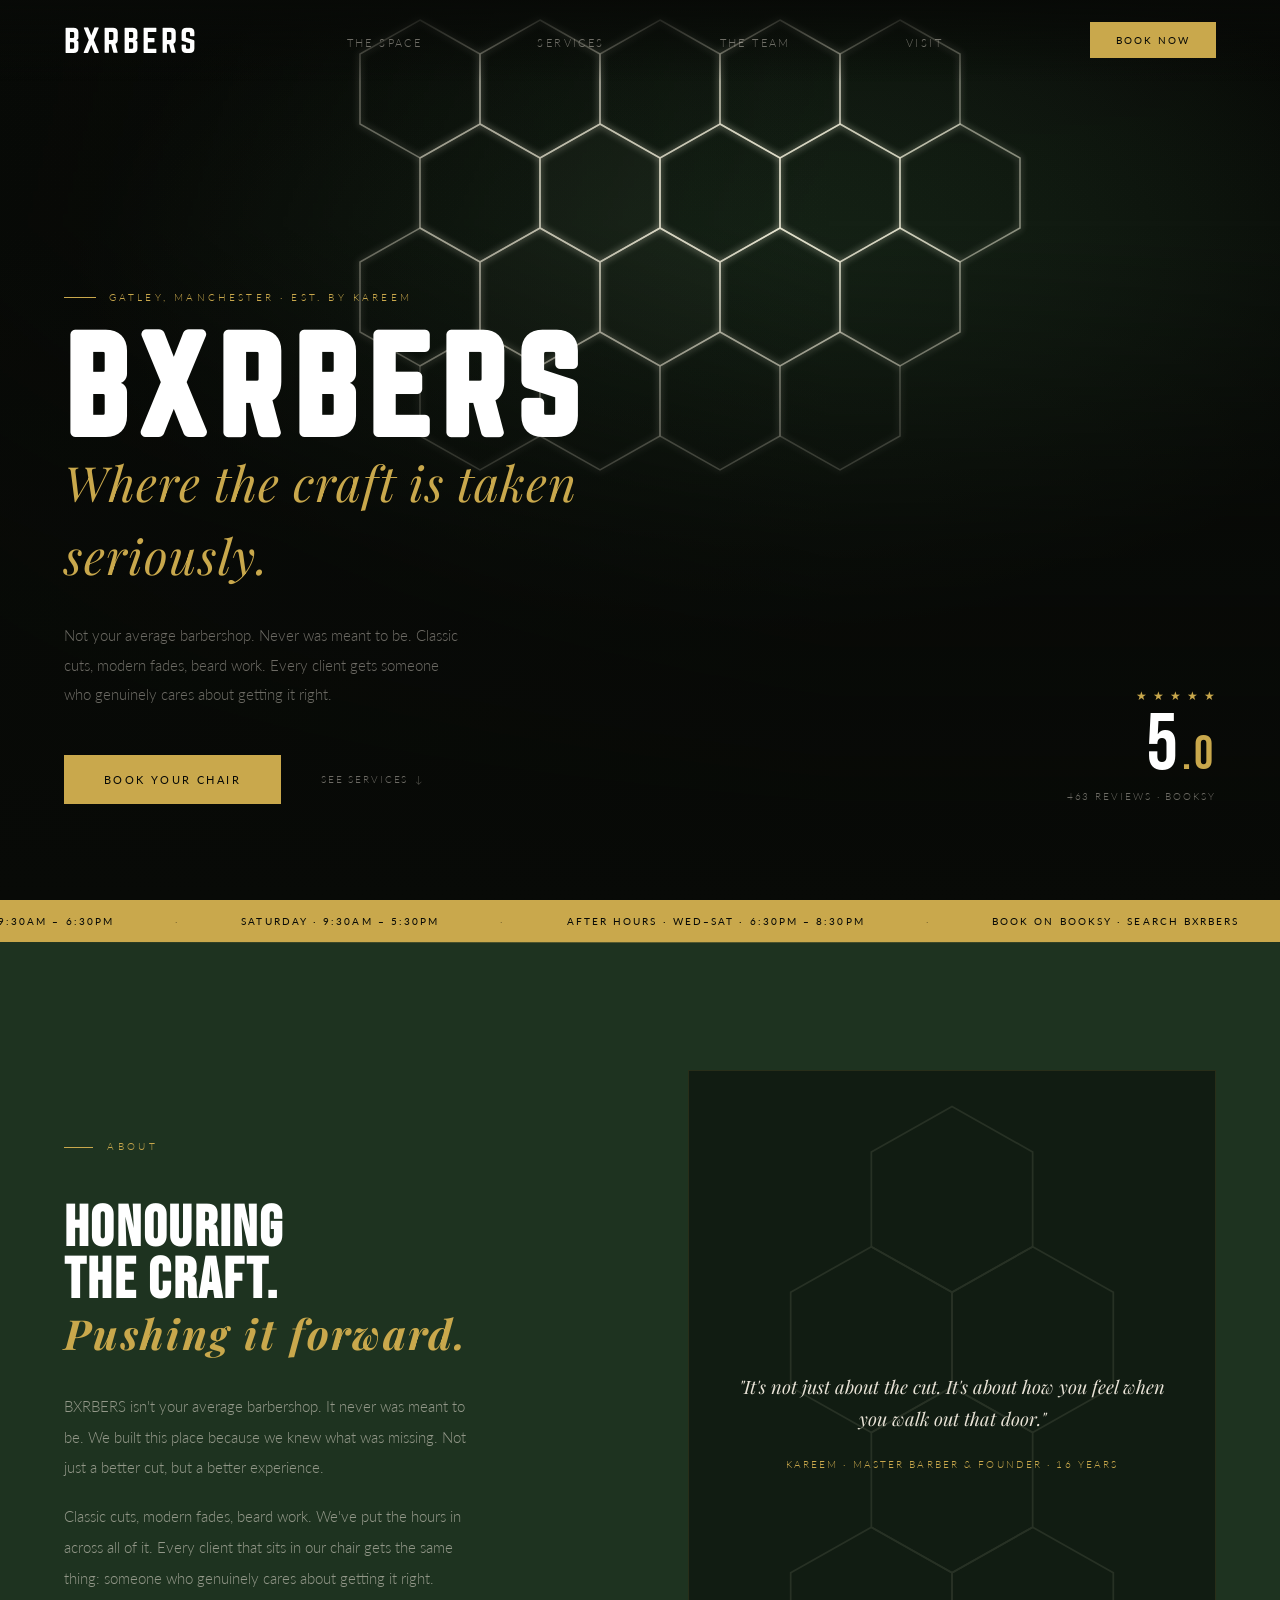
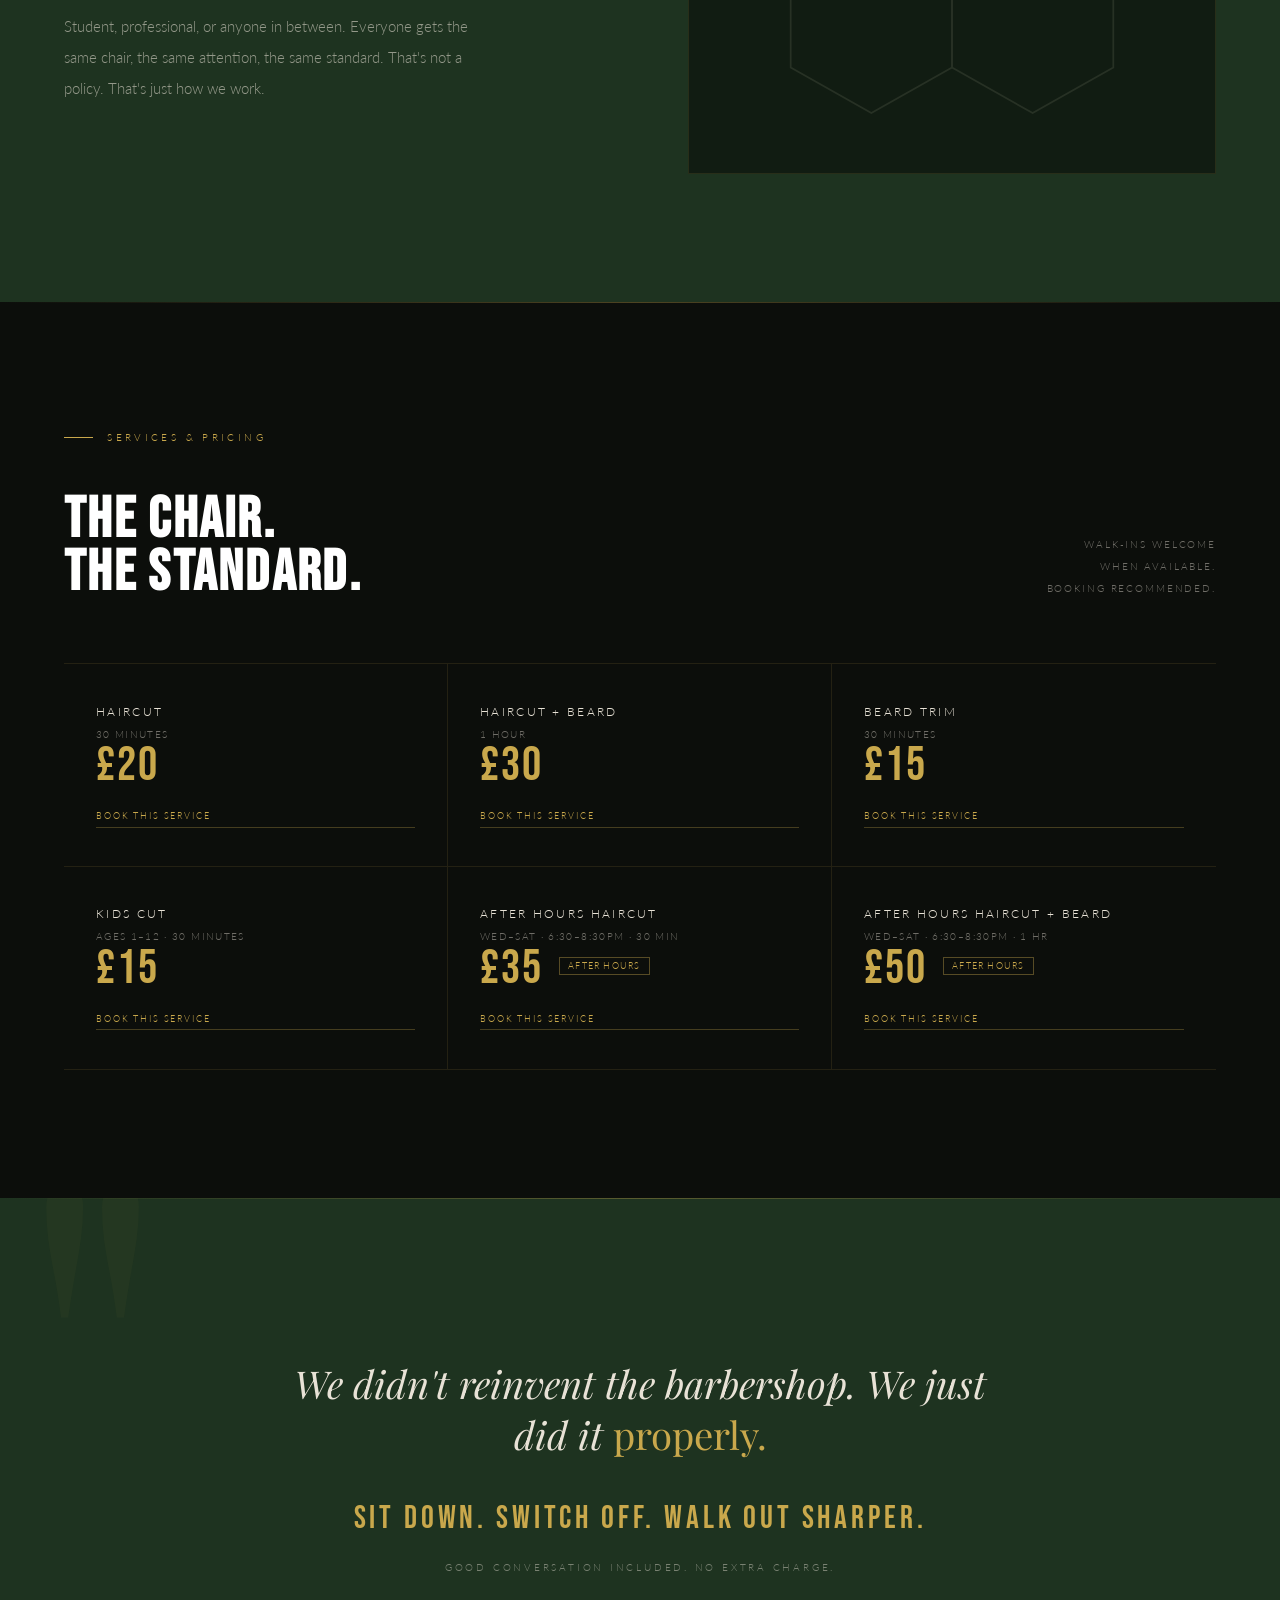
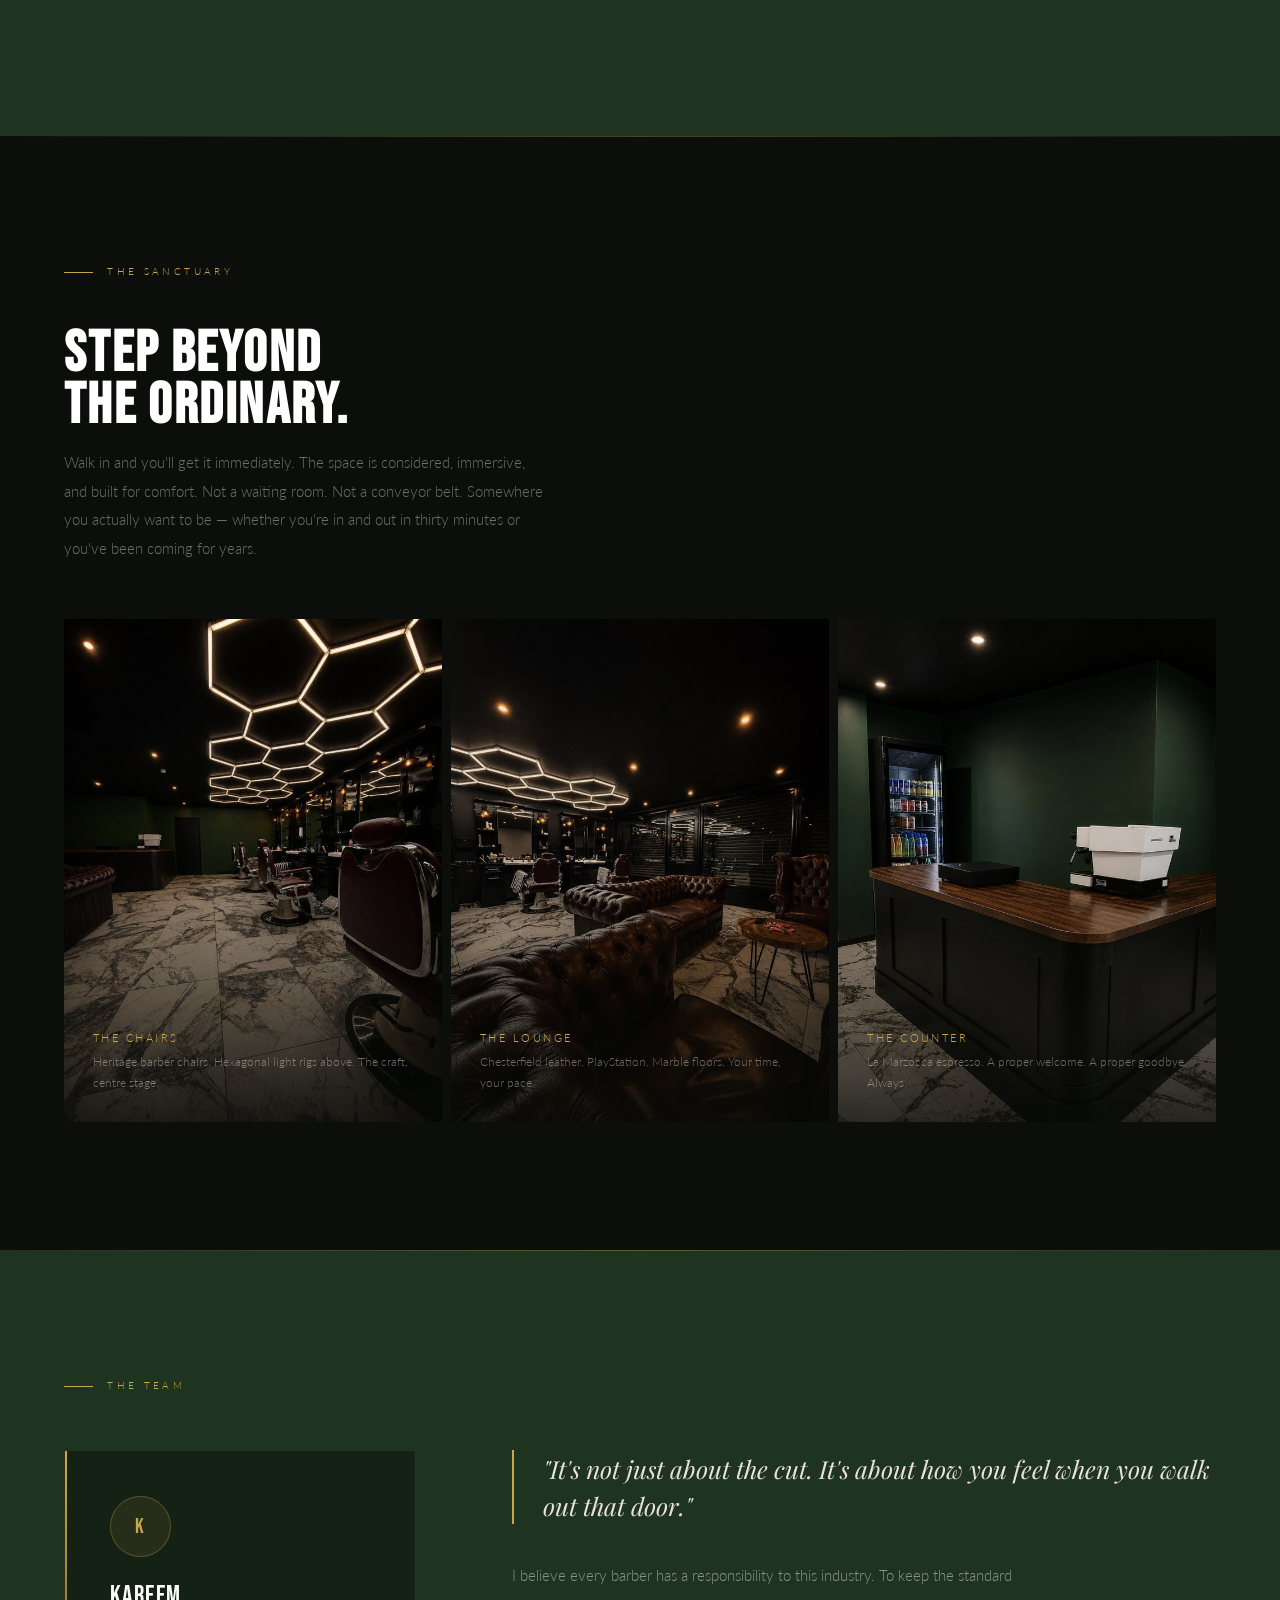
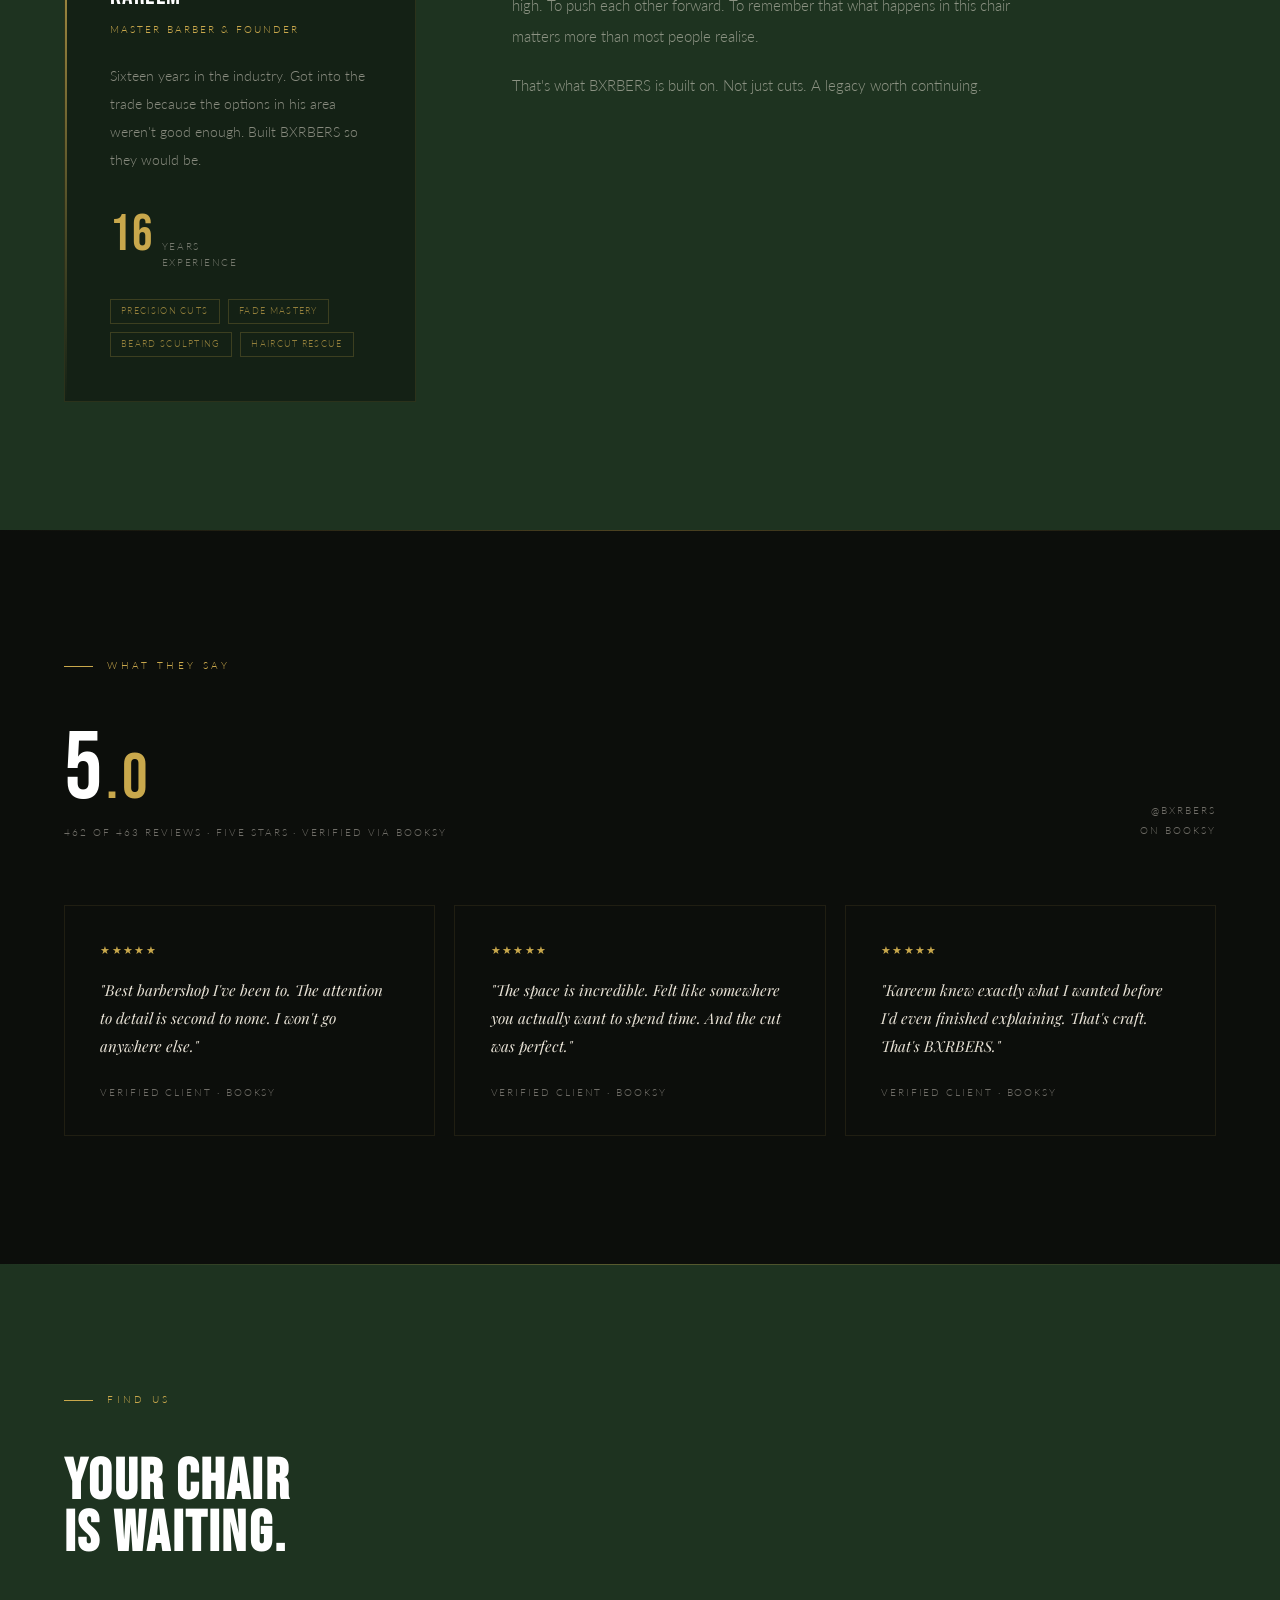
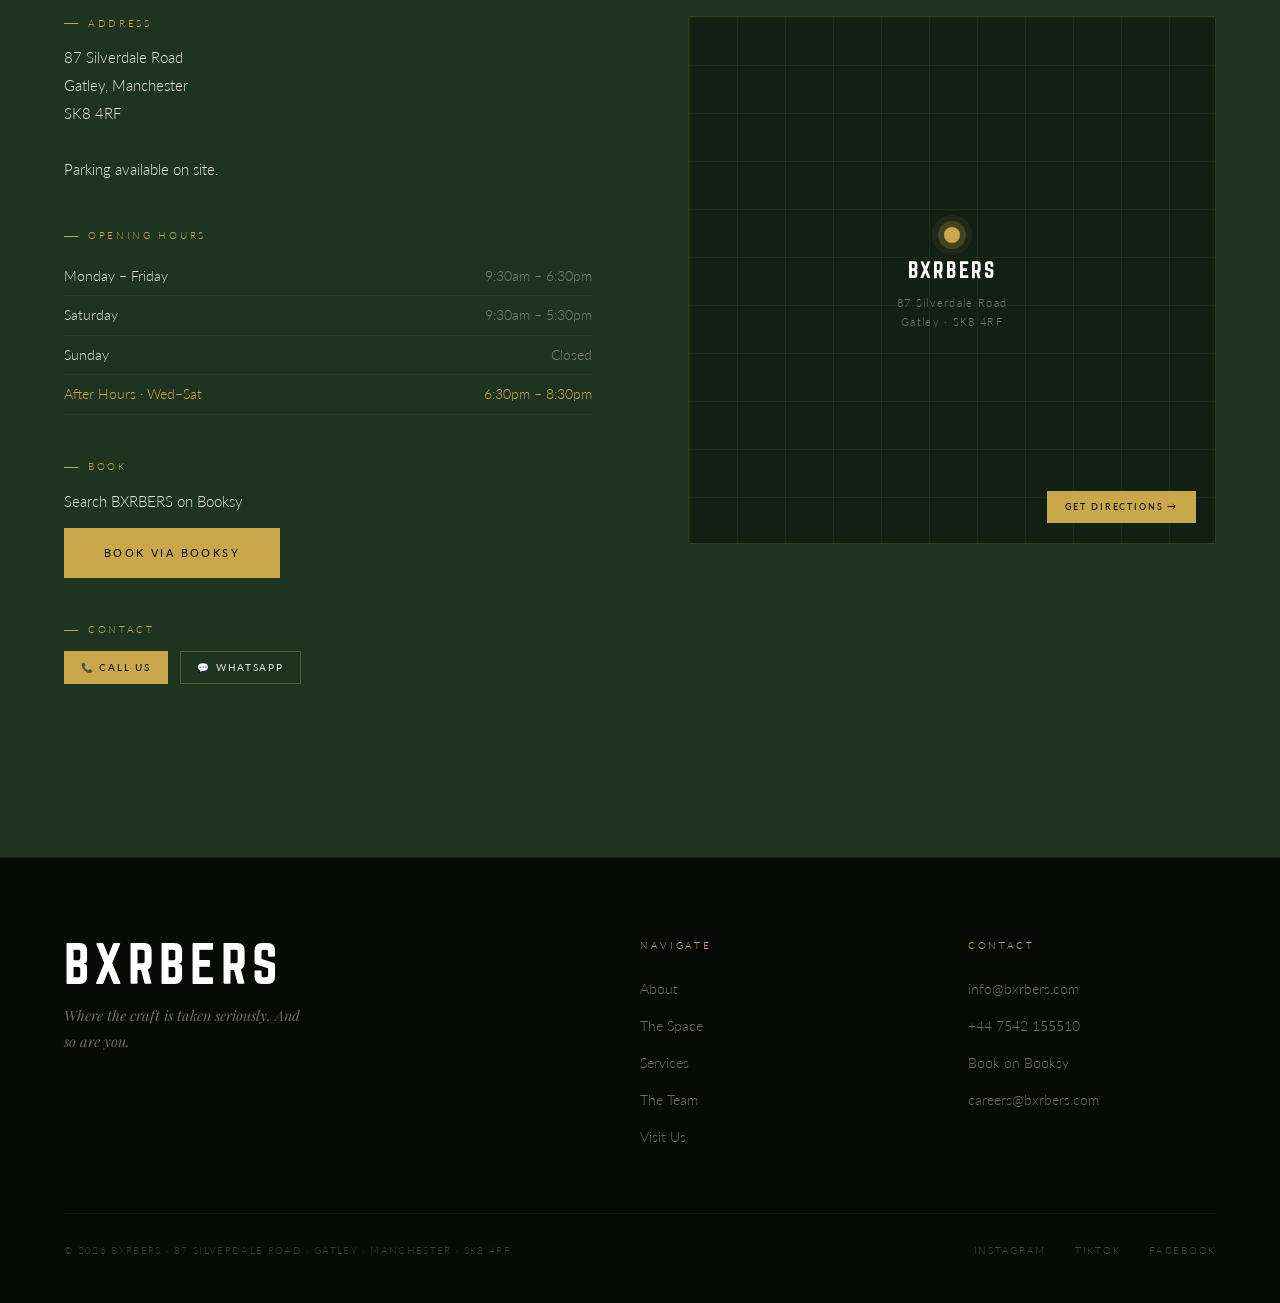
==== commit 0e2ff5dd: "Update canonical URL to bxrbers.co.uk" ====
--- a/index.html
+++ b/index.html
@@ -7,11 +7,11 @@
 <meta name="description" content="BXRBERS — Gatley's highest-rated barbershop. Classic cuts, modern fades, beard work. 5.0 stars from 463 reviews on Booksy. Book online or walk in. 87 Silverdale Road, Gatley, SK8 4RF.">
 <meta name="keywords" content="barber Gatley, barbershop Gatley, barber Cheadle, barber Stockport, fade haircut Gatley, beard trim Gatley, kids barber Gatley, best barber Manchester, 5 star barber Gatley">
 <meta name="robots" content="index, follow">
-<link rel="canonical" href="https://www.bxrbers.com">
+<link rel="canonical" href="https://www.bxrbers.co.uk">
 <meta property="og:title" content="BXRBERS · Premium Barbershop in Gatley, Manchester">
 <meta property="og:description" content="Where the craft is taken seriously. And so are you. 5.0 stars · 463 reviews · 87 Silverdale Road, Gatley.">
 <meta property="og:type" content="business.business">
-<meta property="og:url" content="https://www.bxrbers.com">
+<meta property="og:url" content="https://www.bxrbers.co.uk">
 <meta property="og:locale" content="en_GB">
 <meta name="twitter:card" content="summary_large_image">
 <meta name="twitter:title" content="BXRBERS · Gatley, Manchester">
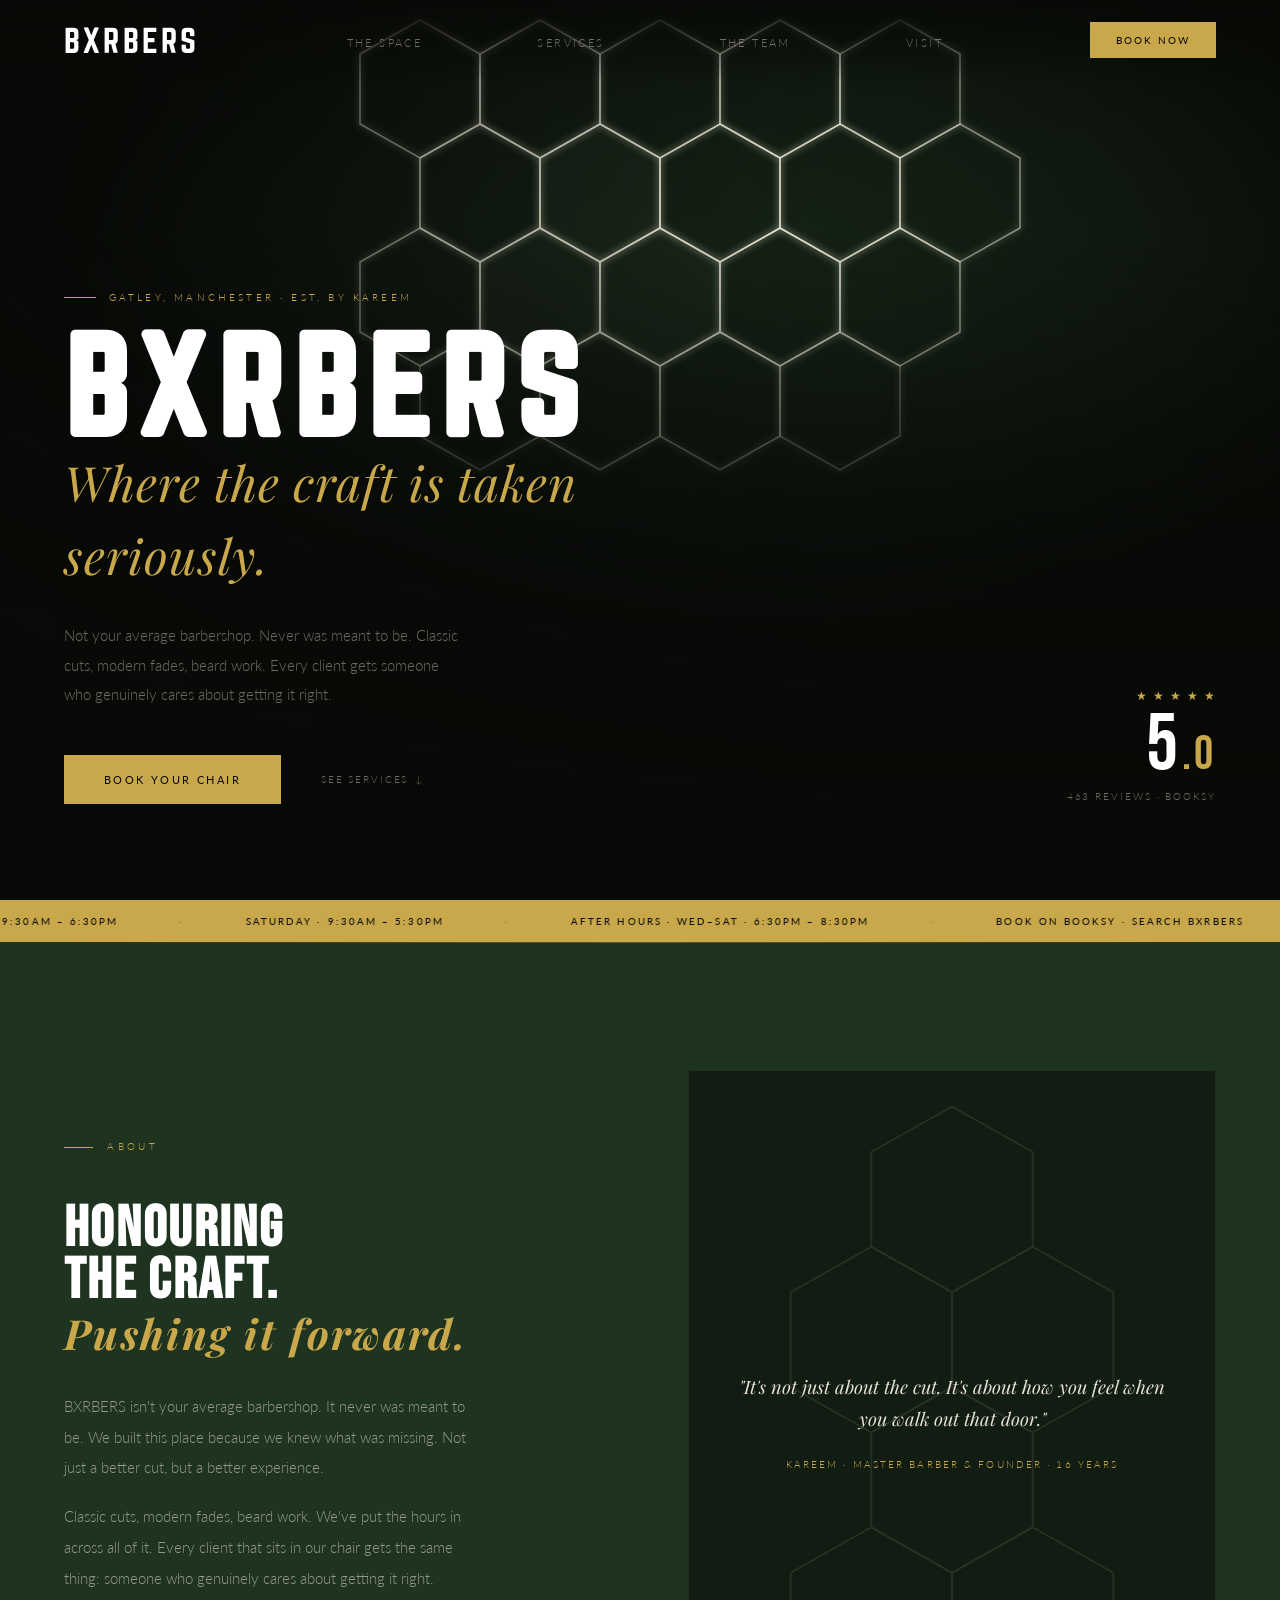
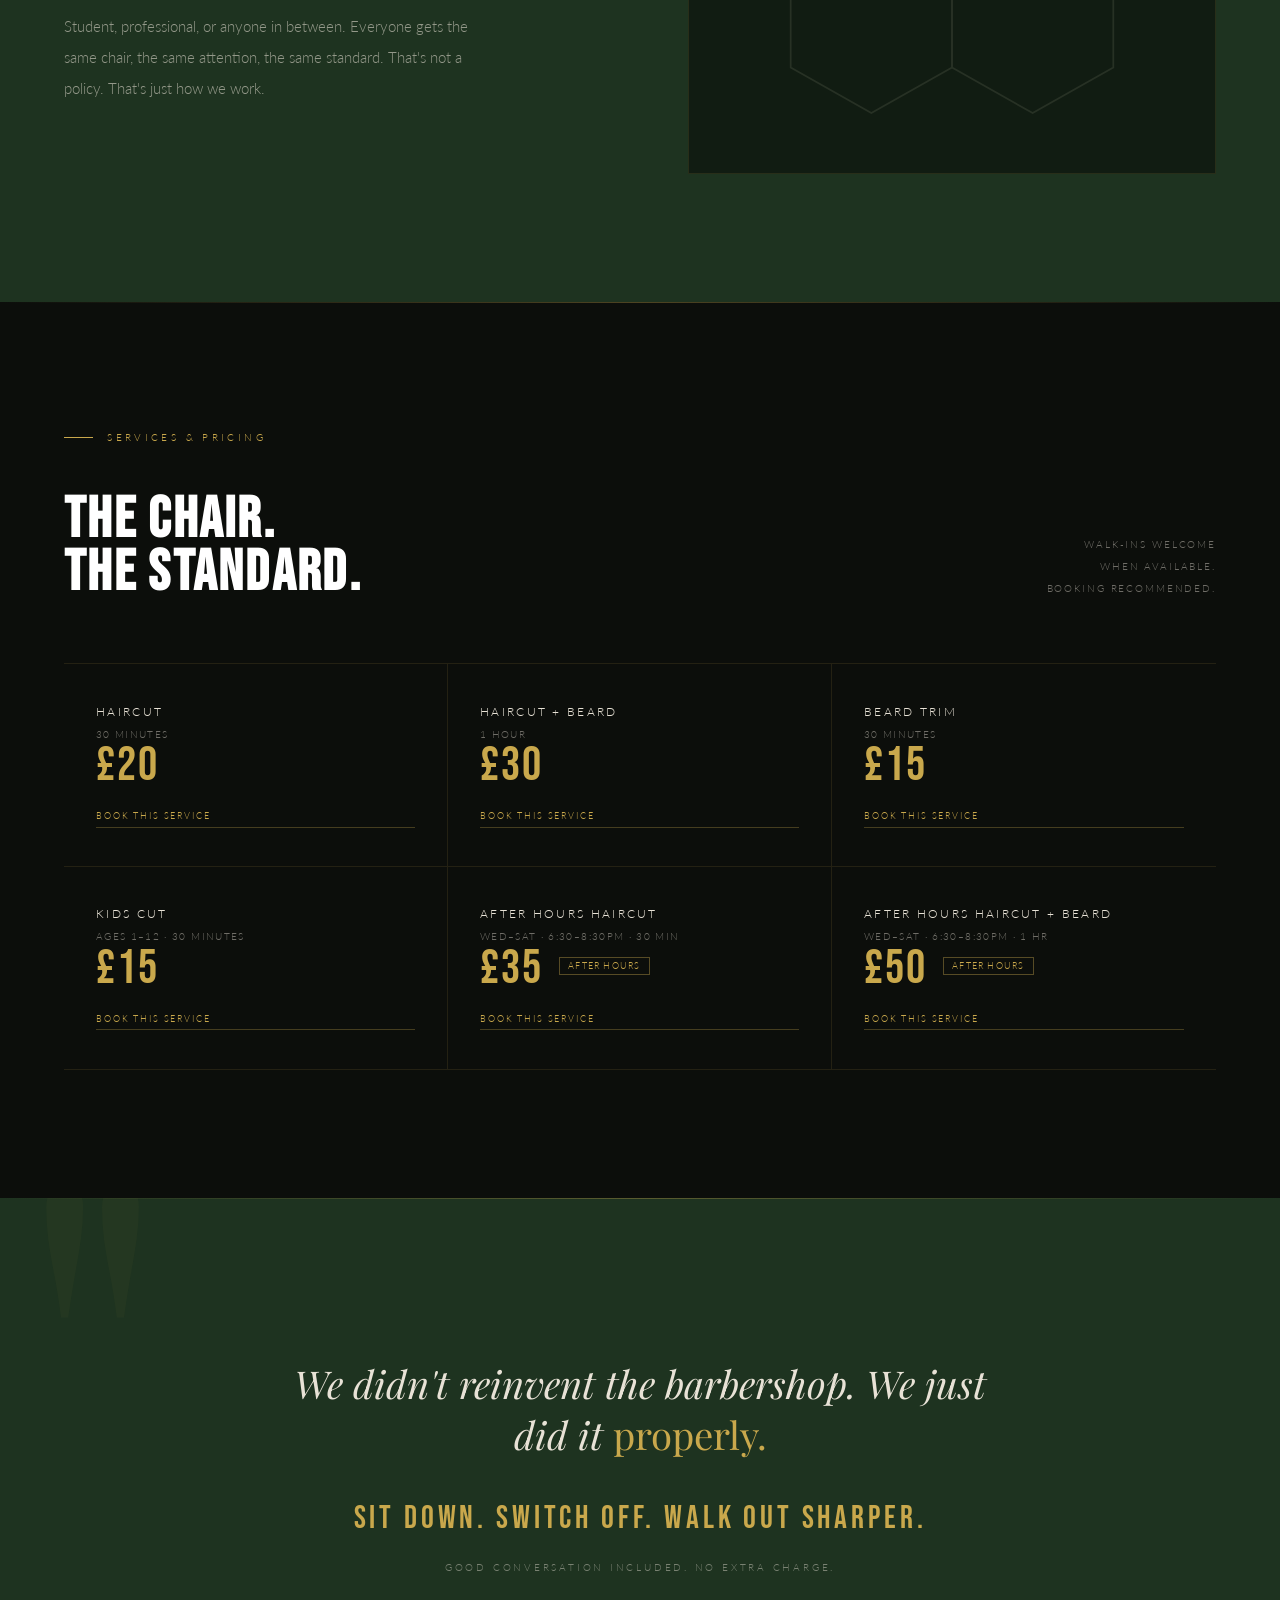
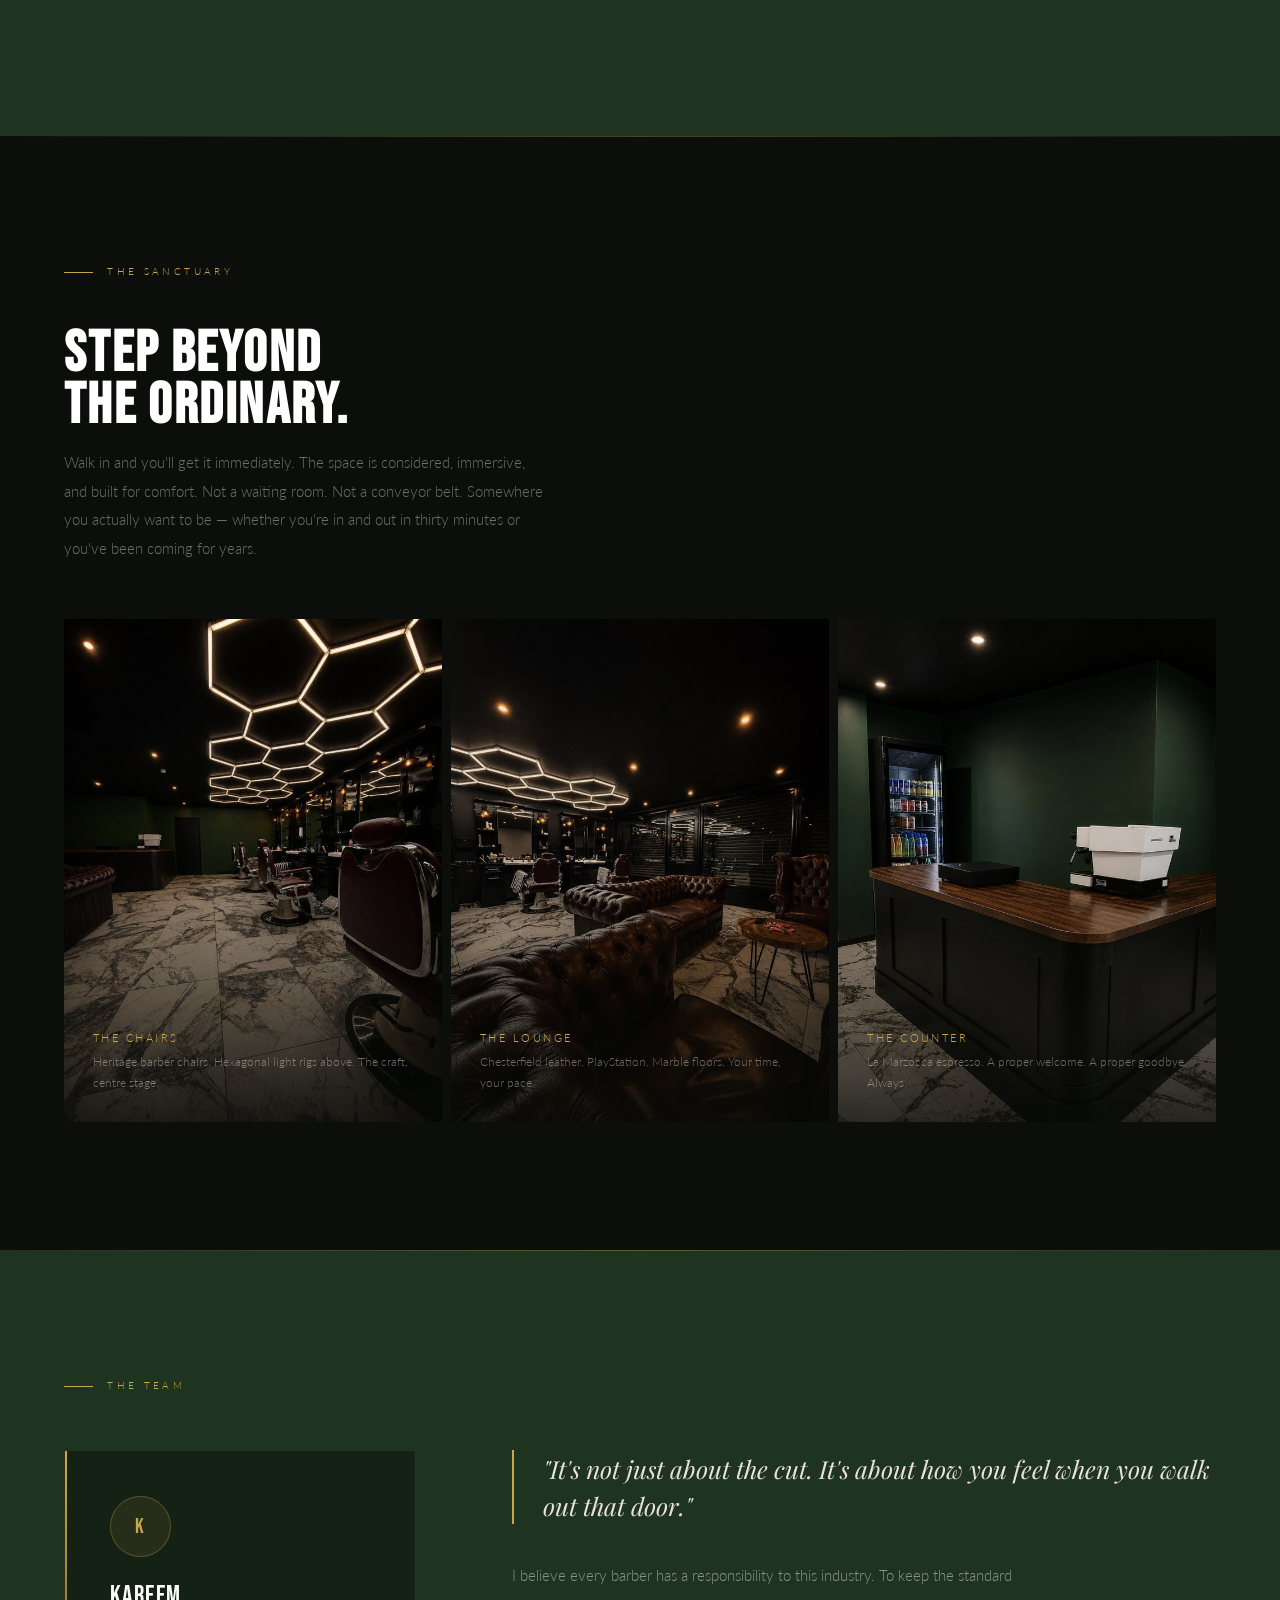
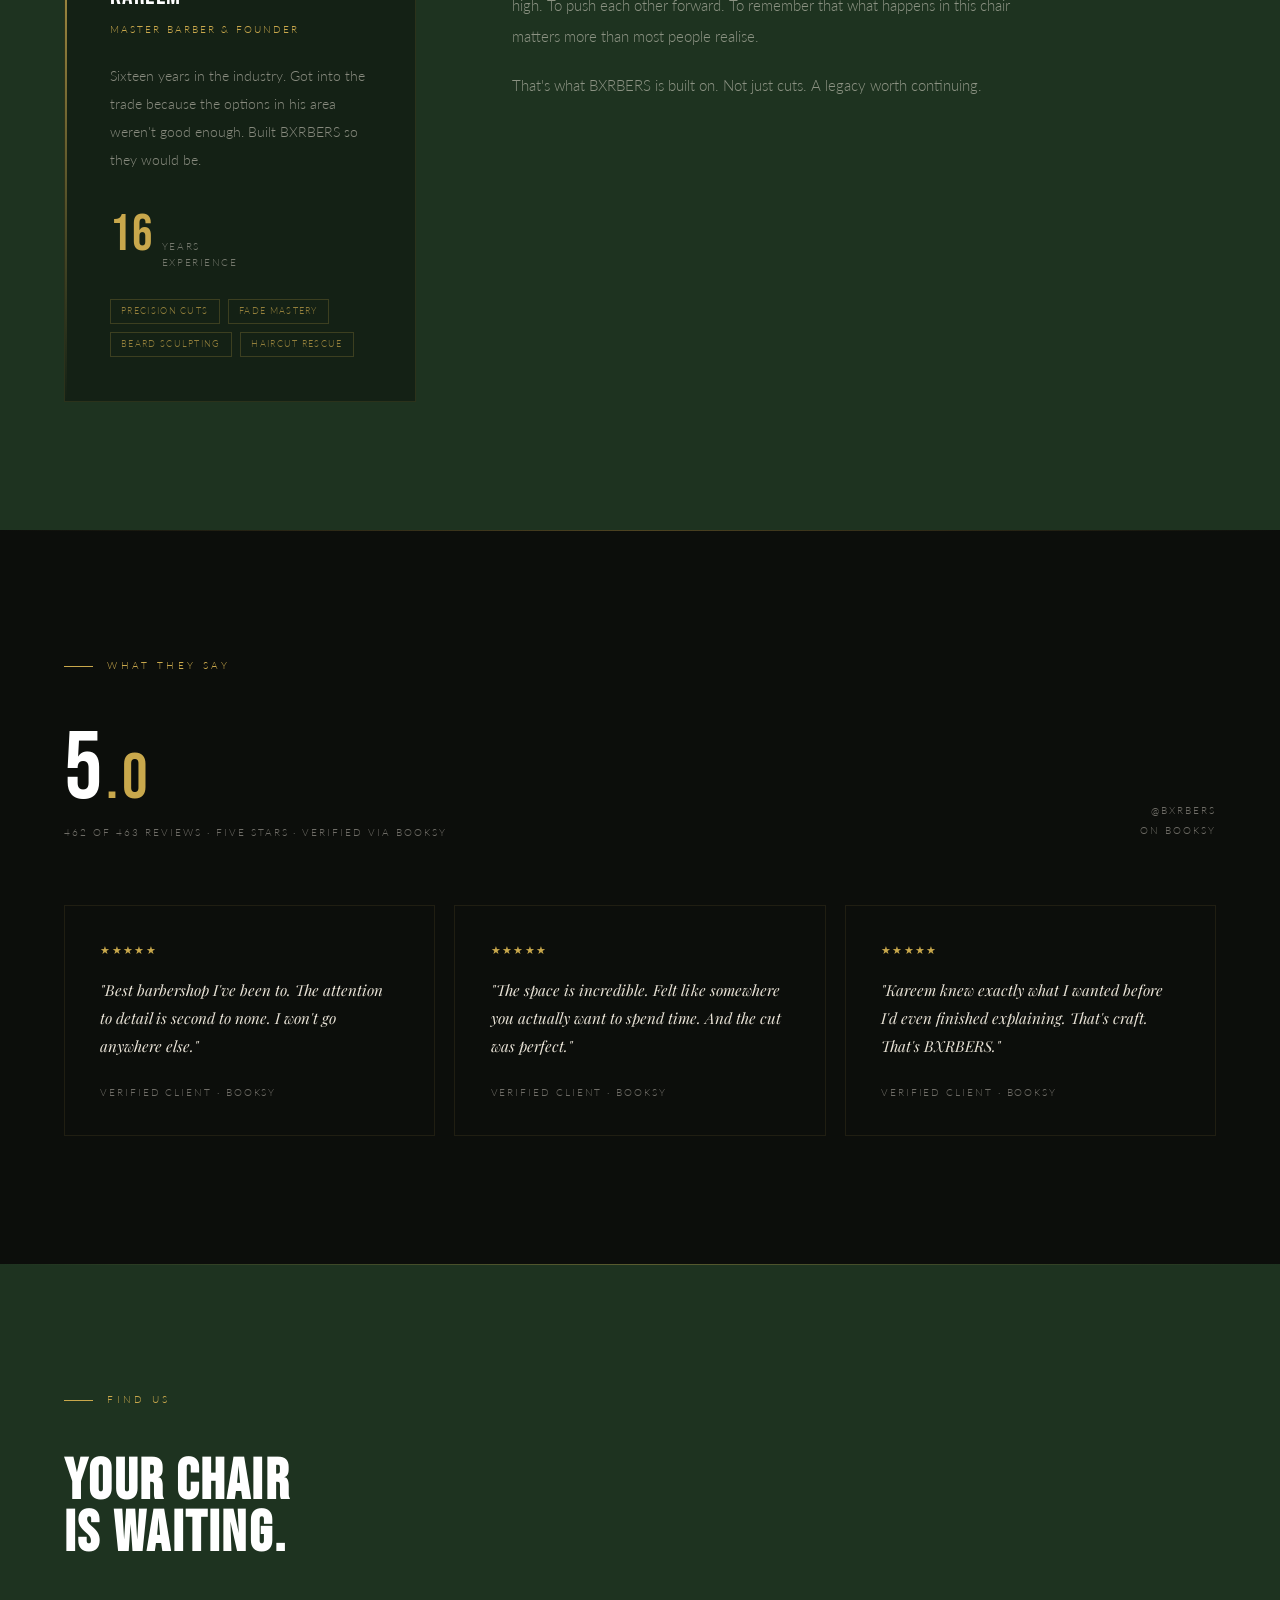
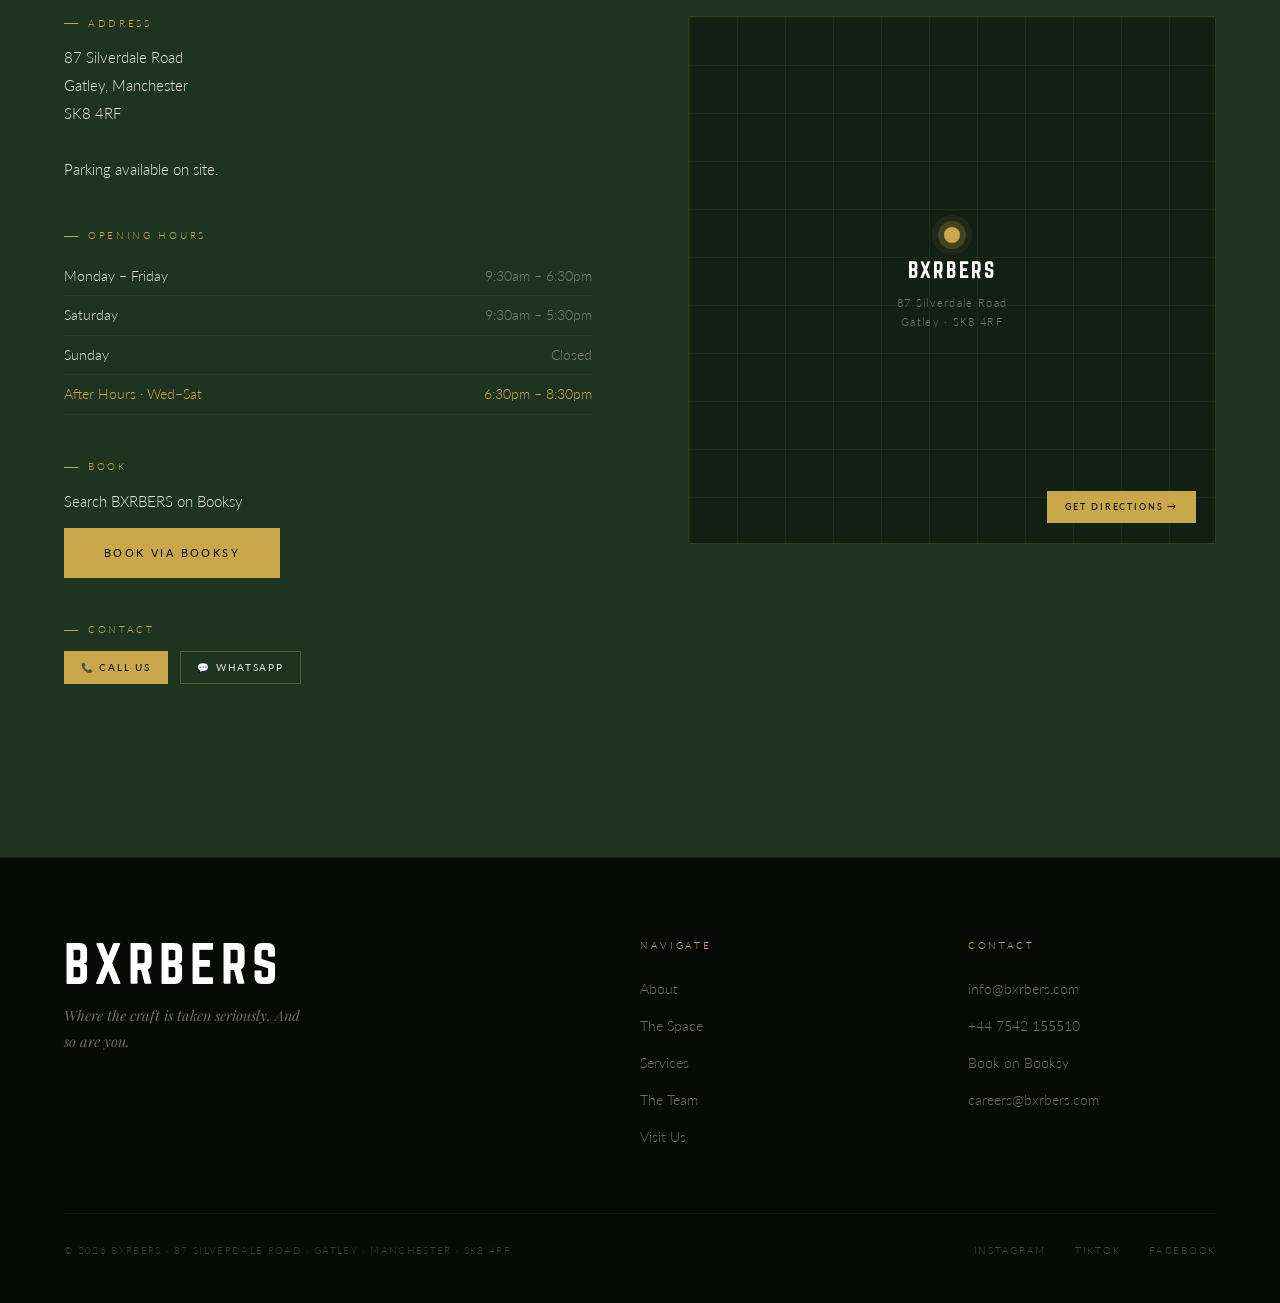
==== commit c66d8d39: "SEO: add JSON-LD schema, sitemap, service and area pages" ====
--- a/index.html
+++ b/index.html
@@ -1387,6 +1387,123 @@
 
   });
   </script>
+
+<!-- ─────────────────────────────────────────────────────────────
+     JSON-LD STRUCTURED DATA · feeds Google's knowledge panel,
+     map pack, and rich results. Everything below is first-party
+     truth about BXRBERS Gatley. If you change hours, prices,
+     services, address, or phone number anywhere, change it here too.
+     ───────────────────────────────────────────────────────────── -->
+<script type="application/ld+json">
+{
+  "@context": "https://schema.org",
+  "@graph": [
+    {
+      "@type": "BarberShop",
+      "@id": "https://www.bxrbers.co.uk/#barbershop",
+      "name": "BXRBERS",
+      "alternateName": ["BXRBERS Gatley", "BXRBERS Barbershop"],
+      "description": "Premium barbershop in Gatley, Manchester. Classic cuts, modern fades, beard work. Where the craft is taken seriously. And so are you.",
+      "url": "https://www.bxrbers.co.uk",
+      "telephone": "+447542155510",
+      "email": "info@bxrbers.com",
+      "image": [
+        "https://www.bxrbers.co.uk/og-image.jpg"
+      ],
+      "priceRange": "££",
+      "currenciesAccepted": "GBP",
+      "paymentAccepted": "Cash, Credit Card, Debit Card, Contactless",
+      "address": {
+        "@type": "PostalAddress",
+        "streetAddress": "87 Silverdale Road",
+        "addressLocality": "Gatley",
+        "addressRegion": "Greater Manchester",
+        "postalCode": "SK8 4RF",
+        "addressCountry": "GB"
+      },
+      "geo": {
+        "@type": "GeoCoordinates",
+        "latitude": 53.3934,
+        "longitude": -2.2353
+      },
+      "hasMap": "https://maps.google.com/?q=87+Silverdale+Road,Gatley,SK8+4RF",
+      "openingHoursSpecification": [
+        {"@type":"OpeningHoursSpecification","dayOfWeek":["Monday","Tuesday","Wednesday","Thursday","Friday"],"opens":"09:30","closes":"18:30"},
+        {"@type":"OpeningHoursSpecification","dayOfWeek":"Saturday","opens":"09:30","closes":"17:30"}
+      ],
+      "sameAs": [
+        "https://www.instagram.com/bxrbers",
+        "https://www.facebook.com/bxrbers",
+        "https://www.tiktok.com/@bxrbers",
+        "https://booksy.com/en-gb/38989_bxrbers_barber-shop_41921_gatley"
+      ],
+      "areaServed": [
+        {"@type":"Place","name":"Gatley"},
+        {"@type":"Place","name":"Cheadle"},
+        {"@type":"Place","name":"Stockport"},
+        {"@type":"Place","name":"Heald Green"},
+        {"@type":"Place","name":"Cheadle Hulme"},
+        {"@type":"Place","name":"Bramhall"},
+        {"@type":"Place","name":"Didsbury"},
+        {"@type":"Place","name":"Manchester"}
+      ],
+      "aggregateRating": {
+        "@type": "AggregateRating",
+        "ratingValue": "5.0",
+        "reviewCount": "463",
+        "bestRating": "5",
+        "worstRating": "1"
+      },
+      "hasOfferCatalog": {
+        "@type": "OfferCatalog",
+        "name": "BXRBERS Services",
+        "itemListElement": [
+          {"@type":"Offer","itemOffered":{"@type":"Service","name":"Haircut","description":"Precision men's haircut by a 16-year trained barber."},"price":"20.00","priceCurrency":"GBP","availability":"https://schema.org/InStock"},
+          {"@type":"Offer","itemOffered":{"@type":"Service","name":"Haircut + Beard","description":"Full haircut with beard sculpting and line-up."},"price":"30.00","priceCurrency":"GBP","availability":"https://schema.org/InStock"},
+          {"@type":"Offer","itemOffered":{"@type":"Service","name":"Beard Trim","description":"Beard shaping, edging, and finish."},"price":"15.00","priceCurrency":"GBP","availability":"https://schema.org/InStock"},
+          {"@type":"Offer","itemOffered":{"@type":"Service","name":"Kids Haircut","description":"Haircut for under-12s."},"price":"15.00","priceCurrency":"GBP","availability":"https://schema.org/InStock"},
+          {"@type":"Offer","itemOffered":{"@type":"Service","name":"After Hours Haircut","description":"Evening appointment 6:30–8:30pm Wed–Sat."},"price":"35.00","priceCurrency":"GBP","availability":"https://schema.org/InStock"},
+          {"@type":"Offer","itemOffered":{"@type":"Service","name":"After Hours Cut + Beard","description":"Evening haircut with beard work, Wed–Sat 6:30–8:30pm."},"price":"50.00","priceCurrency":"GBP","availability":"https://schema.org/InStock"}
+        ]
+      },
+      "knowsAbout": ["Fade haircut", "Skin fade", "Taper fade", "Beard sculpting", "Beard trim", "Kids haircut", "Classic men's haircut", "After Hours appointments"],
+      "amenityFeature": [
+        {"@type":"LocationFeatureSpecification","name":"Free parking","value":true},
+        {"@type":"LocationFeatureSpecification","name":"Wi-Fi","value":true},
+        {"@type":"LocationFeatureSpecification","name":"Child-friendly","value":true},
+        {"@type":"LocationFeatureSpecification","name":"Card payments","value":true},
+        {"@type":"LocationFeatureSpecification","name":"Walk-ins welcome","value":true}
+      ],
+      "slogan": "Where the craft is taken seriously. And so are you."
+    },
+    {
+      "@type": "WebSite",
+      "@id": "https://www.bxrbers.co.uk/#website",
+      "url": "https://www.bxrbers.co.uk",
+      "name": "BXRBERS",
+      "publisher": { "@id": "https://www.bxrbers.co.uk/#barbershop" },
+      "inLanguage": "en-GB"
+    },
+    {
+      "@type": "WebPage",
+      "@id": "https://www.bxrbers.co.uk/#webpage",
+      "url": "https://www.bxrbers.co.uk",
+      "name": "BXRBERS · Premium Barbershop in Gatley, Manchester",
+      "isPartOf": { "@id": "https://www.bxrbers.co.uk/#website" },
+      "about": { "@id": "https://www.bxrbers.co.uk/#barbershop" },
+      "primaryImageOfPage": "https://www.bxrbers.co.uk/og-image.jpg",
+      "inLanguage": "en-GB"
+    },
+    {
+      "@type": "BreadcrumbList",
+      "@id": "https://www.bxrbers.co.uk/#breadcrumb",
+      "itemListElement": [
+        {"@type":"ListItem","position":1,"name":"Home","item":"https://www.bxrbers.co.uk"}
+      ]
+    }
+  ]
+}
+</script>
 </head>
 <body>
 
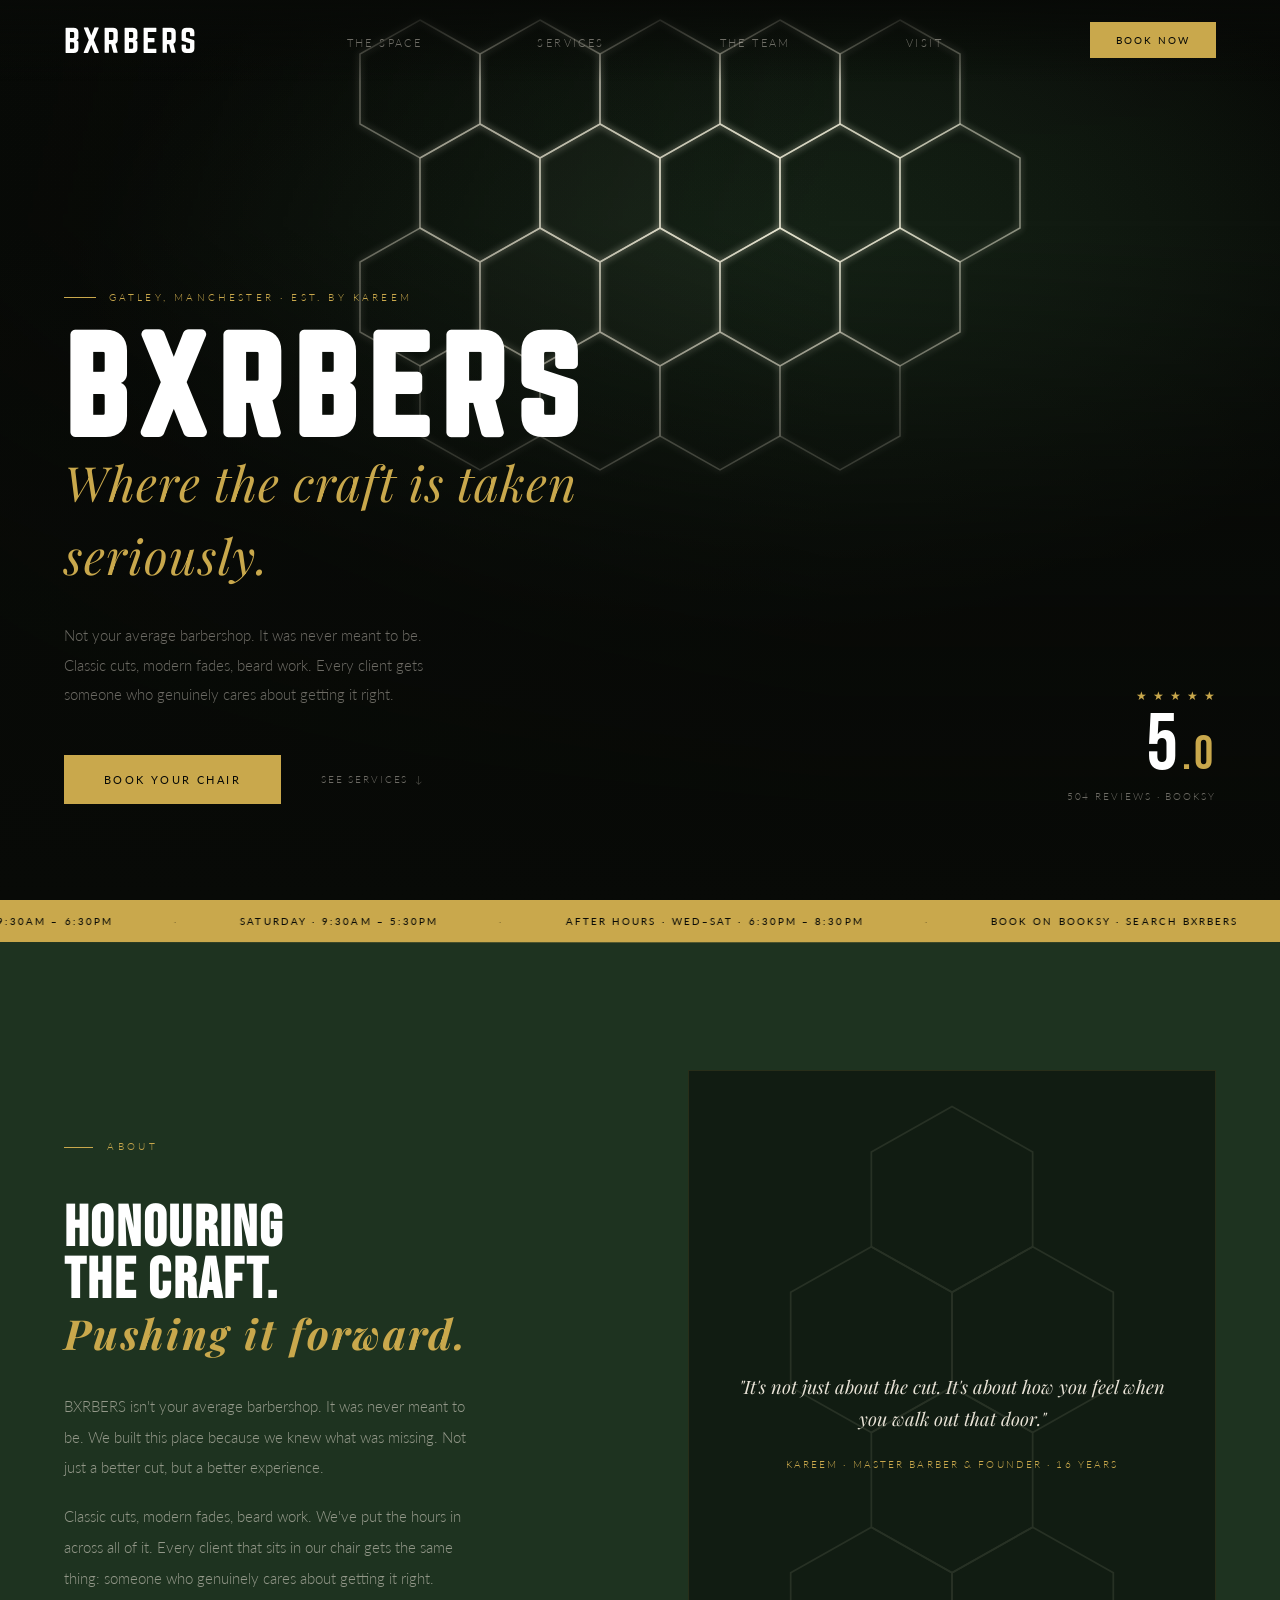
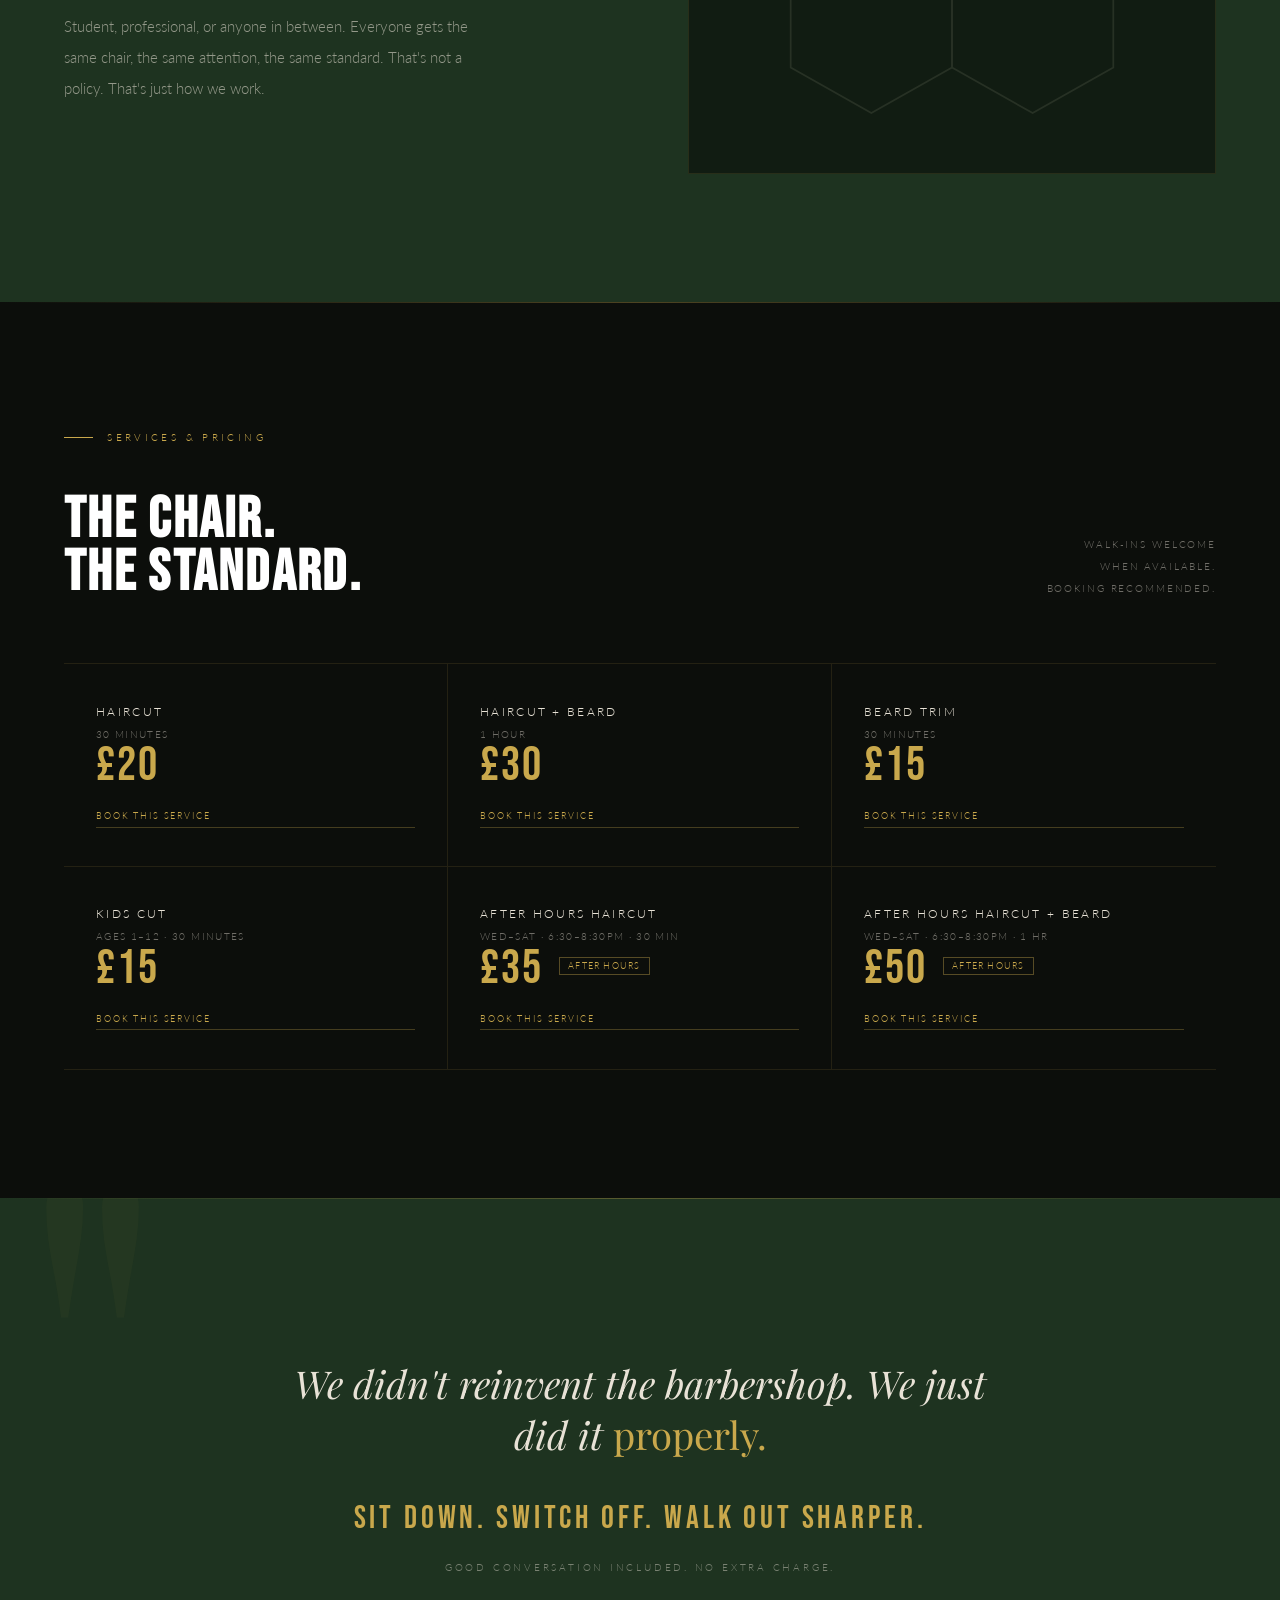
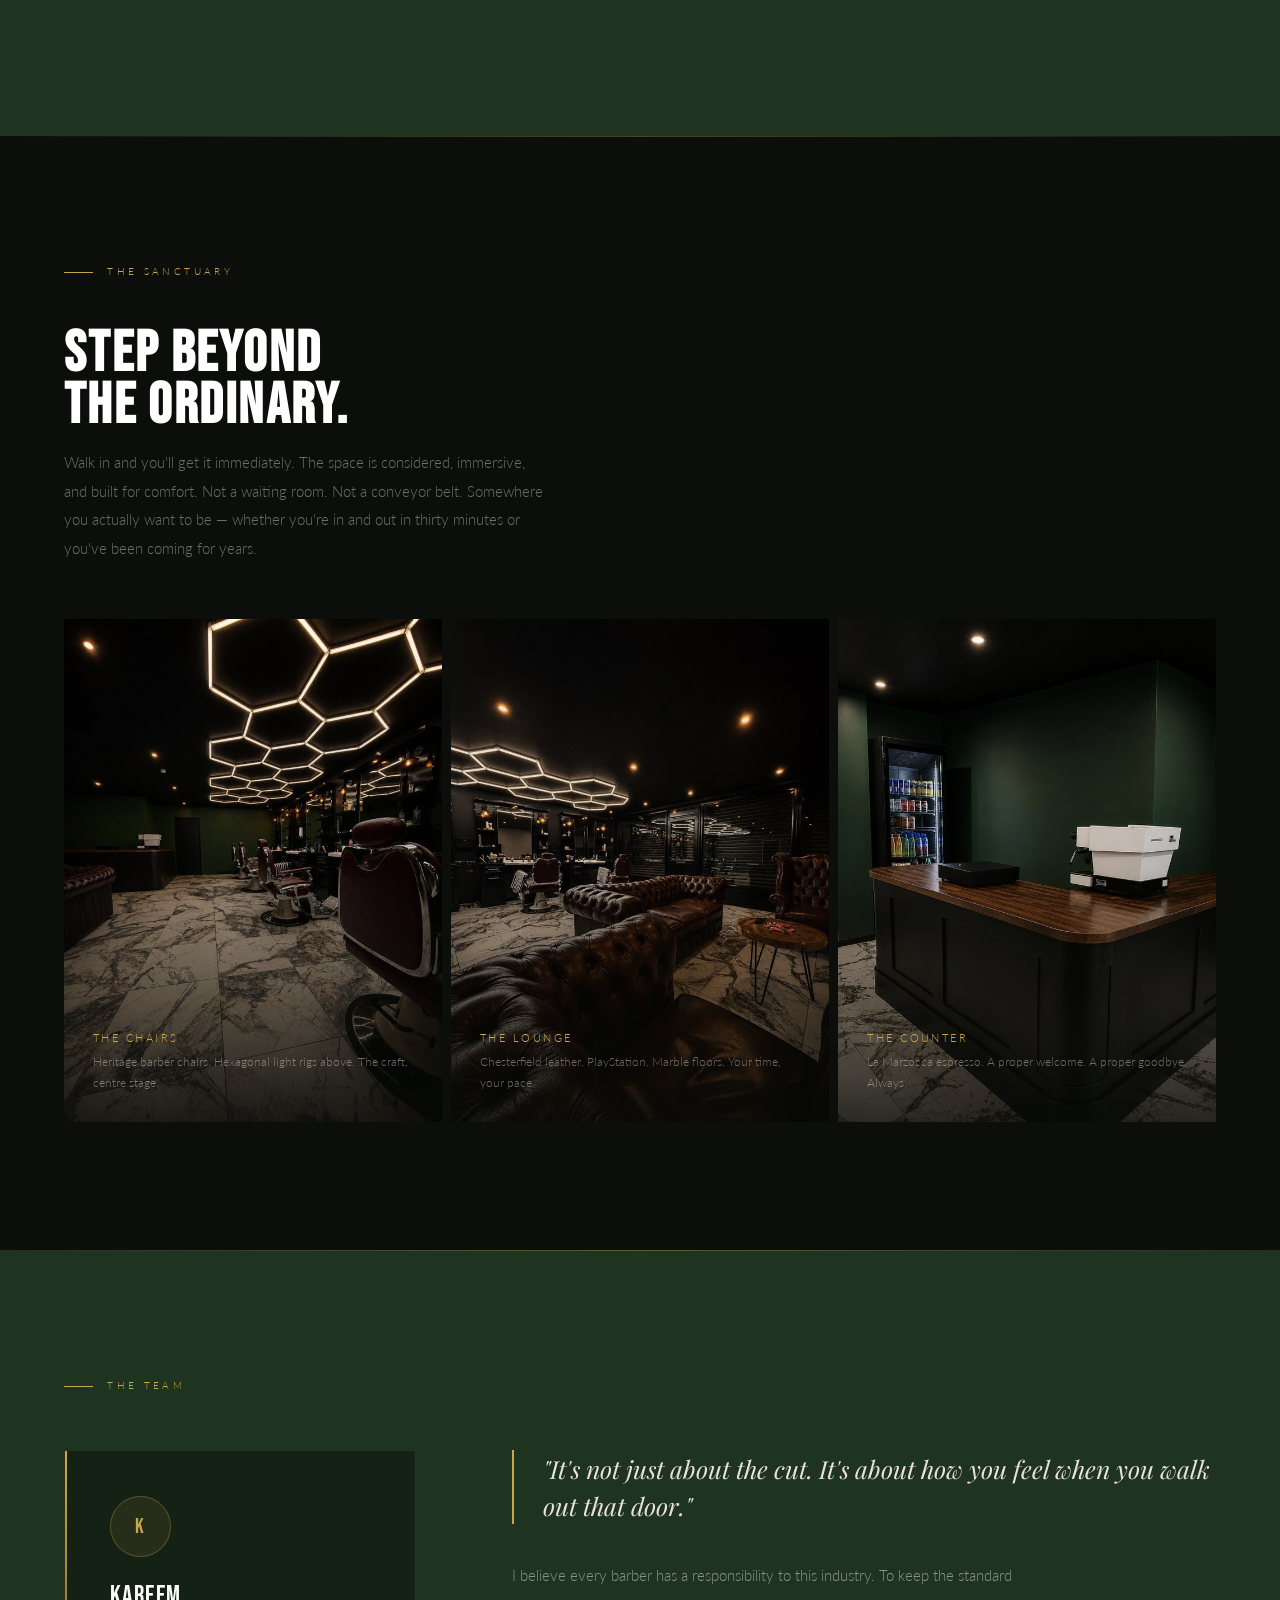
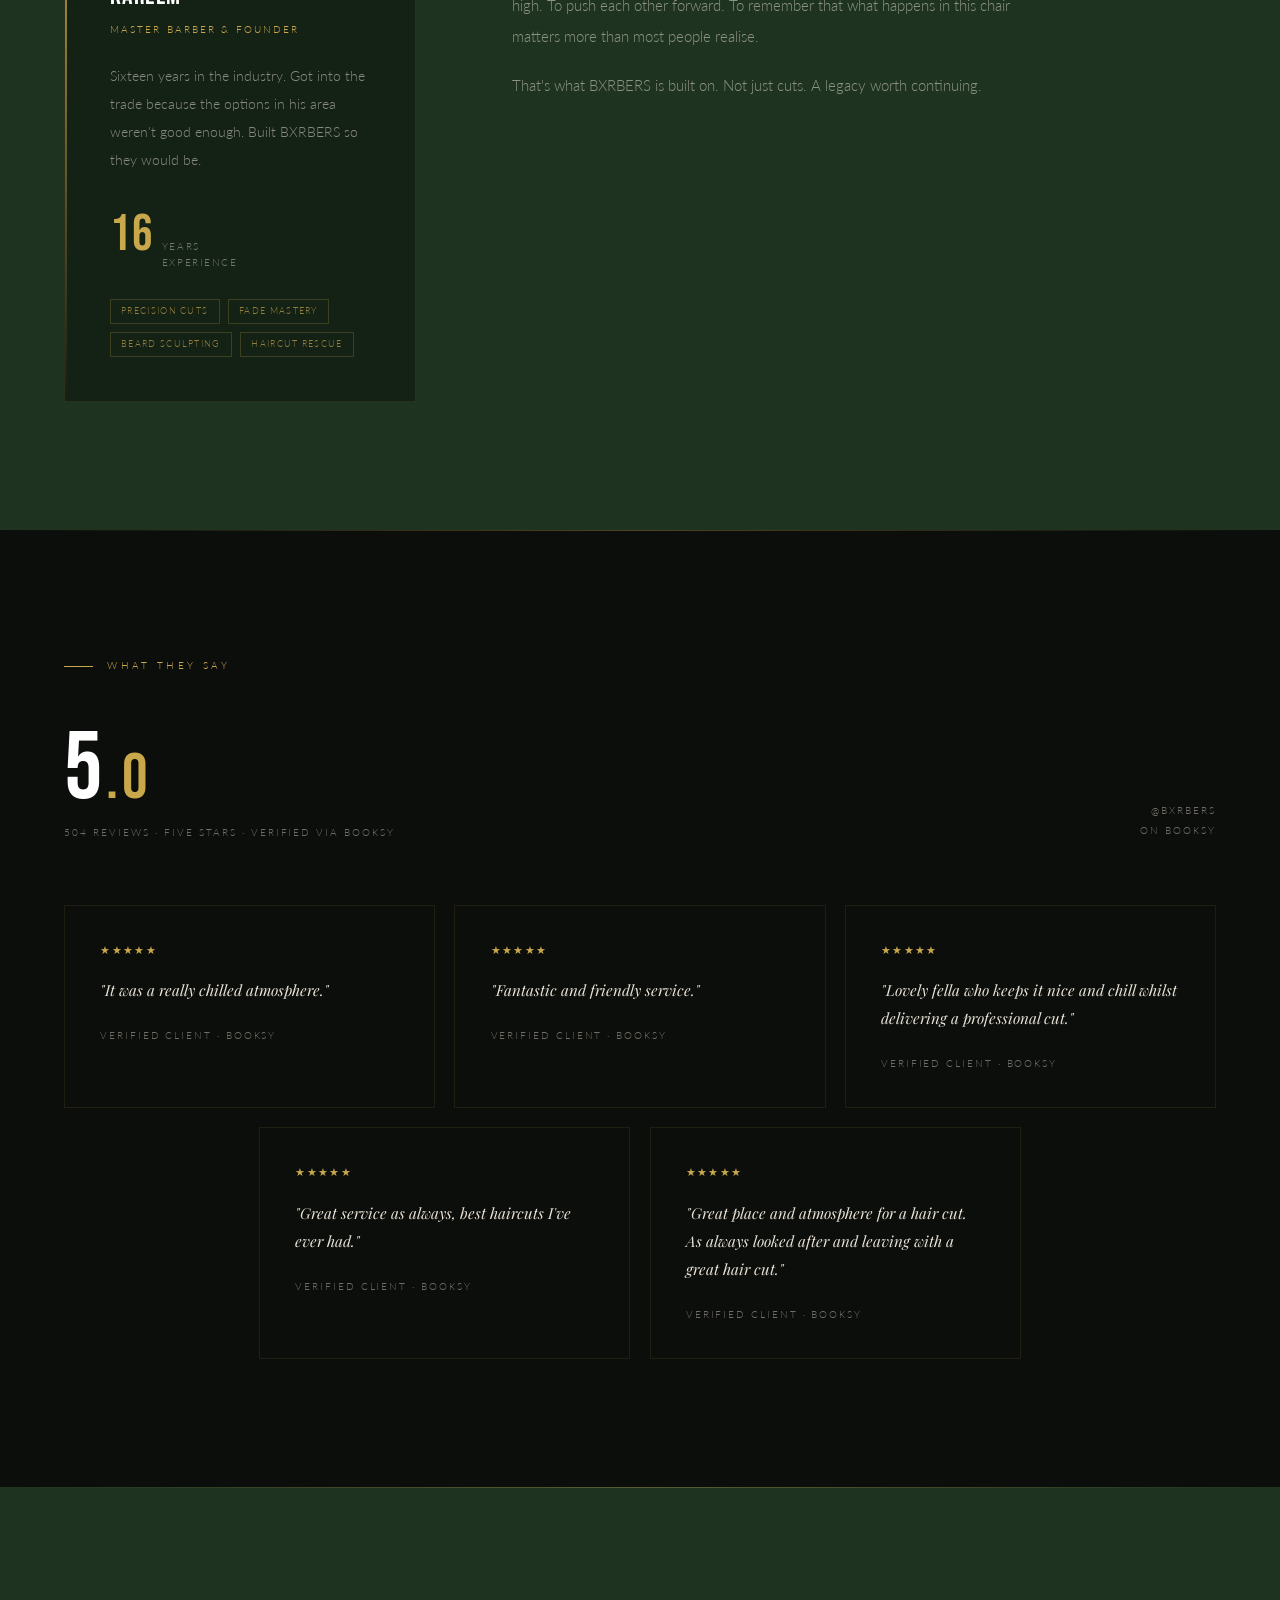
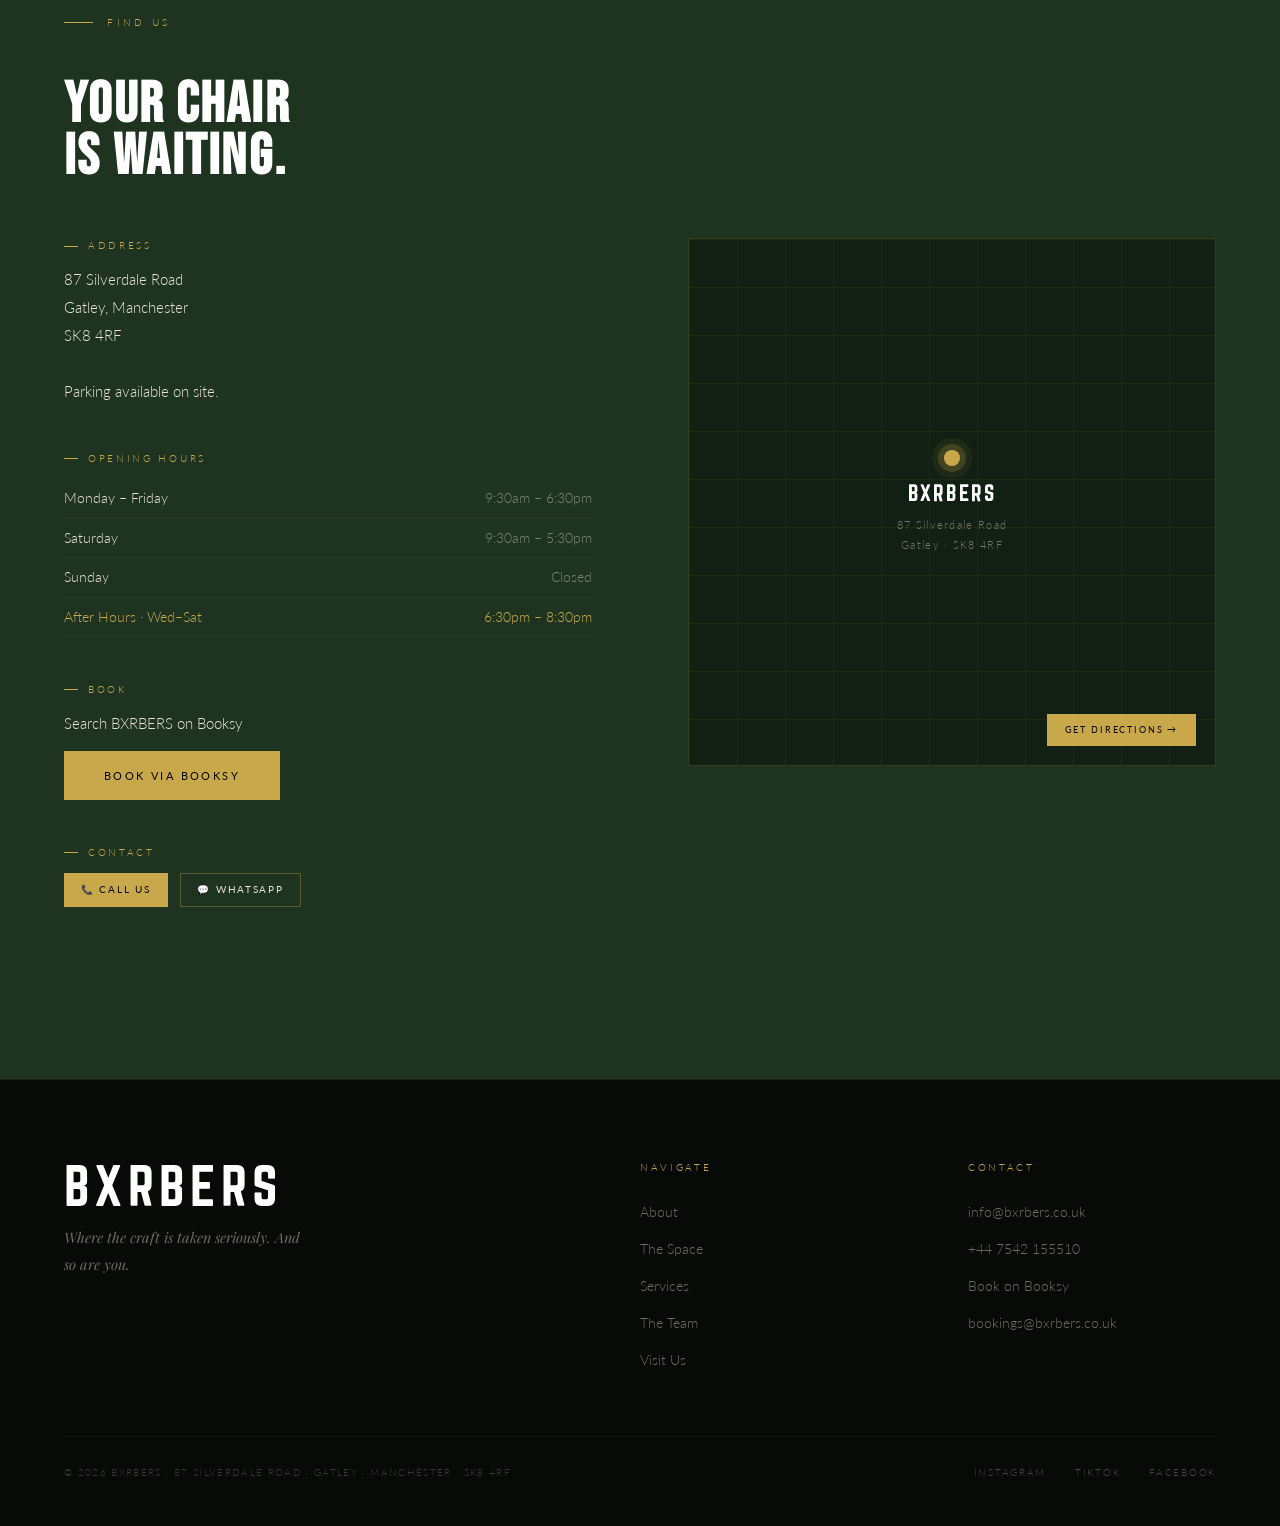
==== commit 6e91dd32: "Fix service cards, 504 reviews, grammar, new reviews, updated emails" ====
--- a/index.html
+++ b/index.html
@@ -4,12 +4,12 @@
 <meta charset="UTF-8">
 <meta name="viewport" content="width=device-width, initial-scale=1.0">
 <title>BXRBERS · Premium Barbershop in Gatley, Manchester</title>
-<meta name="description" content="BXRBERS — Gatley's highest-rated barbershop. Classic cuts, modern fades, beard work. 5.0 stars from 463 reviews on Booksy. Book online or walk in. 87 Silverdale Road, Gatley, SK8 4RF.">
+<meta name="description" content="BXRBERS — Gatley's highest-rated barbershop. Classic cuts, modern fades, beard work. 5.0 stars from 504 reviews on Booksy. Book online or walk in. 87 Silverdale Road, Gatley, SK8 4RF.">
 <meta name="keywords" content="barber Gatley, barbershop Gatley, barber Cheadle, barber Stockport, fade haircut Gatley, beard trim Gatley, kids barber Gatley, best barber Manchester, 5 star barber Gatley">
 <meta name="robots" content="index, follow">
 <link rel="canonical" href="https://www.bxrbers.co.uk">
 <meta property="og:title" content="BXRBERS · Premium Barbershop in Gatley, Manchester">
-<meta property="og:description" content="Where the craft is taken seriously. And so are you. 5.0 stars · 463 reviews · 87 Silverdale Road, Gatley.">
+<meta property="og:description" content="Where the craft is taken seriously. And so are you. 5.0 stars · 504 reviews · 87 Silverdale Road, Gatley.">
 <meta property="og:type" content="business.business">
 <meta property="og:url" content="https://www.bxrbers.co.uk">
 <meta property="og:locale" content="en_GB">
@@ -409,7 +409,7 @@
   border-bottom: 1px solid rgba(201,168,76,0.12);
   position: relative;
   transition: background 0.3s;
-  cursor: default;
+  cursor: pointer;
   display: flex;
   flex-direction: column;
 }
@@ -458,6 +458,12 @@
   border-bottom: 1px solid rgba(201,168,76,0.3);
   padding-bottom: 0.15rem;
   transition: border-color 0.2s, color 0.2s;
+}
+.svc-book::before {
+  content: '';
+  position: absolute;
+  inset: 0;
+  z-index: 1;
 }
 .svc-book:hover { color: var(--cream); border-color: var(--cream); }
 .after-badge {
@@ -700,14 +706,17 @@
 }
 .reviews-grid {
   display: grid;
-  grid-template-columns: repeat(3, 1fr);
+  grid-template-columns: repeat(6, 1fr);
   gap: 1.2rem;
 }
 .review-card {
+  grid-column: span 2;
   border: 1px solid rgba(201,168,76,0.1);
   padding: 2.2rem;
   transition: border-color 0.25s;
 }
+.review-card:nth-child(4) { grid-column: 2 / 4; }
+.review-card:nth-child(5) { grid-column: 4 / 6; }
 .review-card:hover { border-color: rgba(201,168,76,0.3); }
 .rev-stars { color: var(--gold); font-size: 0.7rem; letter-spacing: 0.12em; margin-bottom: 1.1rem; }
 .rev-text {
@@ -1156,6 +1165,11 @@
   .reviews-grid {
     grid-template-columns: 1fr;
     gap: 1rem;
+  }
+  .review-card,
+  .review-card:nth-child(4),
+  .review-card:nth-child(5) {
+    grid-column: 1 / -1;
   }
 
   /* ── VISIT ── */
@@ -1406,7 +1420,7 @@
       "description": "Premium barbershop in Gatley, Manchester. Classic cuts, modern fades, beard work. Where the craft is taken seriously. And so are you.",
       "url": "https://www.bxrbers.co.uk",
       "telephone": "+447542155510",
-      "email": "info@bxrbers.com",
+      "email": "info@bxrbers.co.uk",
       "image": [
         "https://www.bxrbers.co.uk/og-image.jpg"
       ],
@@ -1450,7 +1464,7 @@
       "aggregateRating": {
         "@type": "AggregateRating",
         "ratingValue": "5.0",
-        "reviewCount": "463",
+        "reviewCount": "504",
         "bestRating": "5",
         "worstRating": "1"
       },
@@ -1587,7 +1601,7 @@
       BXRBERS
       <em class="italic-line">Where the craft is taken seriously.</em>
     </h1>
-    <p class="hero-sub">Not your average barbershop. Never was meant to be. Classic cuts, modern fades, beard work. Every client gets someone who genuinely cares about getting it right.</p>
+    <p class="hero-sub">Not your average barbershop. It was never meant to be. Classic cuts, modern fades, beard work. Every client gets someone who genuinely cares about getting it right.</p>
     <div class="hero-actions">
       <a class="btn-book" href="https://booksy.com/en-gb/38989_bxrbers_barber-shop_41921_gatley" target="_blank" target="_blank">Book Your Chair</a>
       <a class="btn-ghost" href="#services">See Services</a>
@@ -1596,7 +1610,7 @@
   <div class="hero-stat">
     <div class="hero-stat-stars">★ ★ ★ ★ ★</div>
     <div class="hero-stat-num">5<span>.0</span></div>
-    <div class="hero-stat-label">463 Reviews · Booksy</div>
+    <div class="hero-stat-label">504 Reviews · Booksy</div>
   </div>
 </div>
 
@@ -1627,7 +1641,7 @@
       <div class="section-label">About</div>
       <h2 class="about-headline">Honouring<br>the craft.<br><em>Pushing it forward.</em></h2>
       <div class="about-body">
-        <p>BXRBERS isn't your average barbershop. It never was meant to be. We built this place because we knew what was missing. Not just a better cut, but a better experience.</p>
+        <p>BXRBERS isn't your average barbershop. It was never meant to be. We built this place because we knew what was missing. Not just a better cut, but a better experience.</p>
         <p>Classic cuts, modern fades, beard work. We've put the hours in across all of it. Every client that sits in our chair gets the same thing: someone who genuinely cares about getting it right.</p>
         <p>Student, professional, or anyone in between. Everyone gets the same chair, the same attention, the same standard. That's not a policy. That's just how we work.</p>
       </div>
@@ -1775,24 +1789,34 @@
     <div>
       <div class="section-label">What They Say</div>
       <div class="reviews-score">5<span>.0</span></div>
-      <div class="reviews-sub">462 of 463 reviews · Five Stars · Verified via Booksy</div>
+      <div class="reviews-sub">504 reviews · Five Stars · Verified via Booksy</div>
     </div>
     <div class="reviews-source">@bxrbers<br>on Booksy</div>
   </div>
   <div class="reviews-grid">
     <div class="review-card">
       <div class="rev-stars">★★★★★</div>
-      <p class="rev-text">"Best barbershop I've been to. The attention to detail is second to none. I won't go anywhere else."</p>
+      <p class="rev-text">"It was a really chilled atmosphere."</p>
       <div class="rev-author">Verified Client · Booksy</div>
     </div>
     <div class="review-card">
       <div class="rev-stars">★★★★★</div>
-      <p class="rev-text">"The space is incredible. Felt like somewhere you actually want to spend time. And the cut was perfect."</p>
+      <p class="rev-text">"Fantastic and friendly service."</p>
       <div class="rev-author">Verified Client · Booksy</div>
     </div>
     <div class="review-card">
       <div class="rev-stars">★★★★★</div>
-      <p class="rev-text">"Kareem knew exactly what I wanted before I'd even finished explaining. That's craft. That's BXRBERS."</p>
+      <p class="rev-text">"Lovely fella who keeps it nice and chill whilst delivering a professional cut."</p>
+      <div class="rev-author">Verified Client · Booksy</div>
+    </div>
+    <div class="review-card">
+      <div class="rev-stars">★★★★★</div>
+      <p class="rev-text">"Great service as always, best haircuts I've ever had."</p>
+      <div class="rev-author">Verified Client · Booksy</div>
+    </div>
+    <div class="review-card">
+      <div class="rev-stars">★★★★★</div>
+      <p class="rev-text">"Great place and atmosphere for a hair cut. As always looked after and leaving with a great hair cut."</p>
       <div class="rev-author">Verified Client · Booksy</div>
     </div>
   </div>
@@ -1863,10 +1887,10 @@
     <div>
       <div class="footer-col-title">Contact</div>
       <ul class="footer-links">
-        <li><a href="mailto:info@bxrbers.com">info@bxrbers.com</a></li>
+        <li><a href="mailto:info@bxrbers.co.uk">info@bxrbers.co.uk</a></li>
         <li><a href="tel:+447542155510">+44 7542 155510</a></li>
         <li><a href="https://booksy.com/en-gb/38989_bxrbers_barber-shop_41921_gatley" target="_blank" target="_blank">Book on Booksy</a></li>
-        <li><a href="mailto:careers@bxrbers.com">careers@bxrbers.com</a></li>
+        <li><a href="mailto:bookings@bxrbers.co.uk">bookings@bxrbers.co.uk</a></li>
       </ul>
     </div>
   </div>
